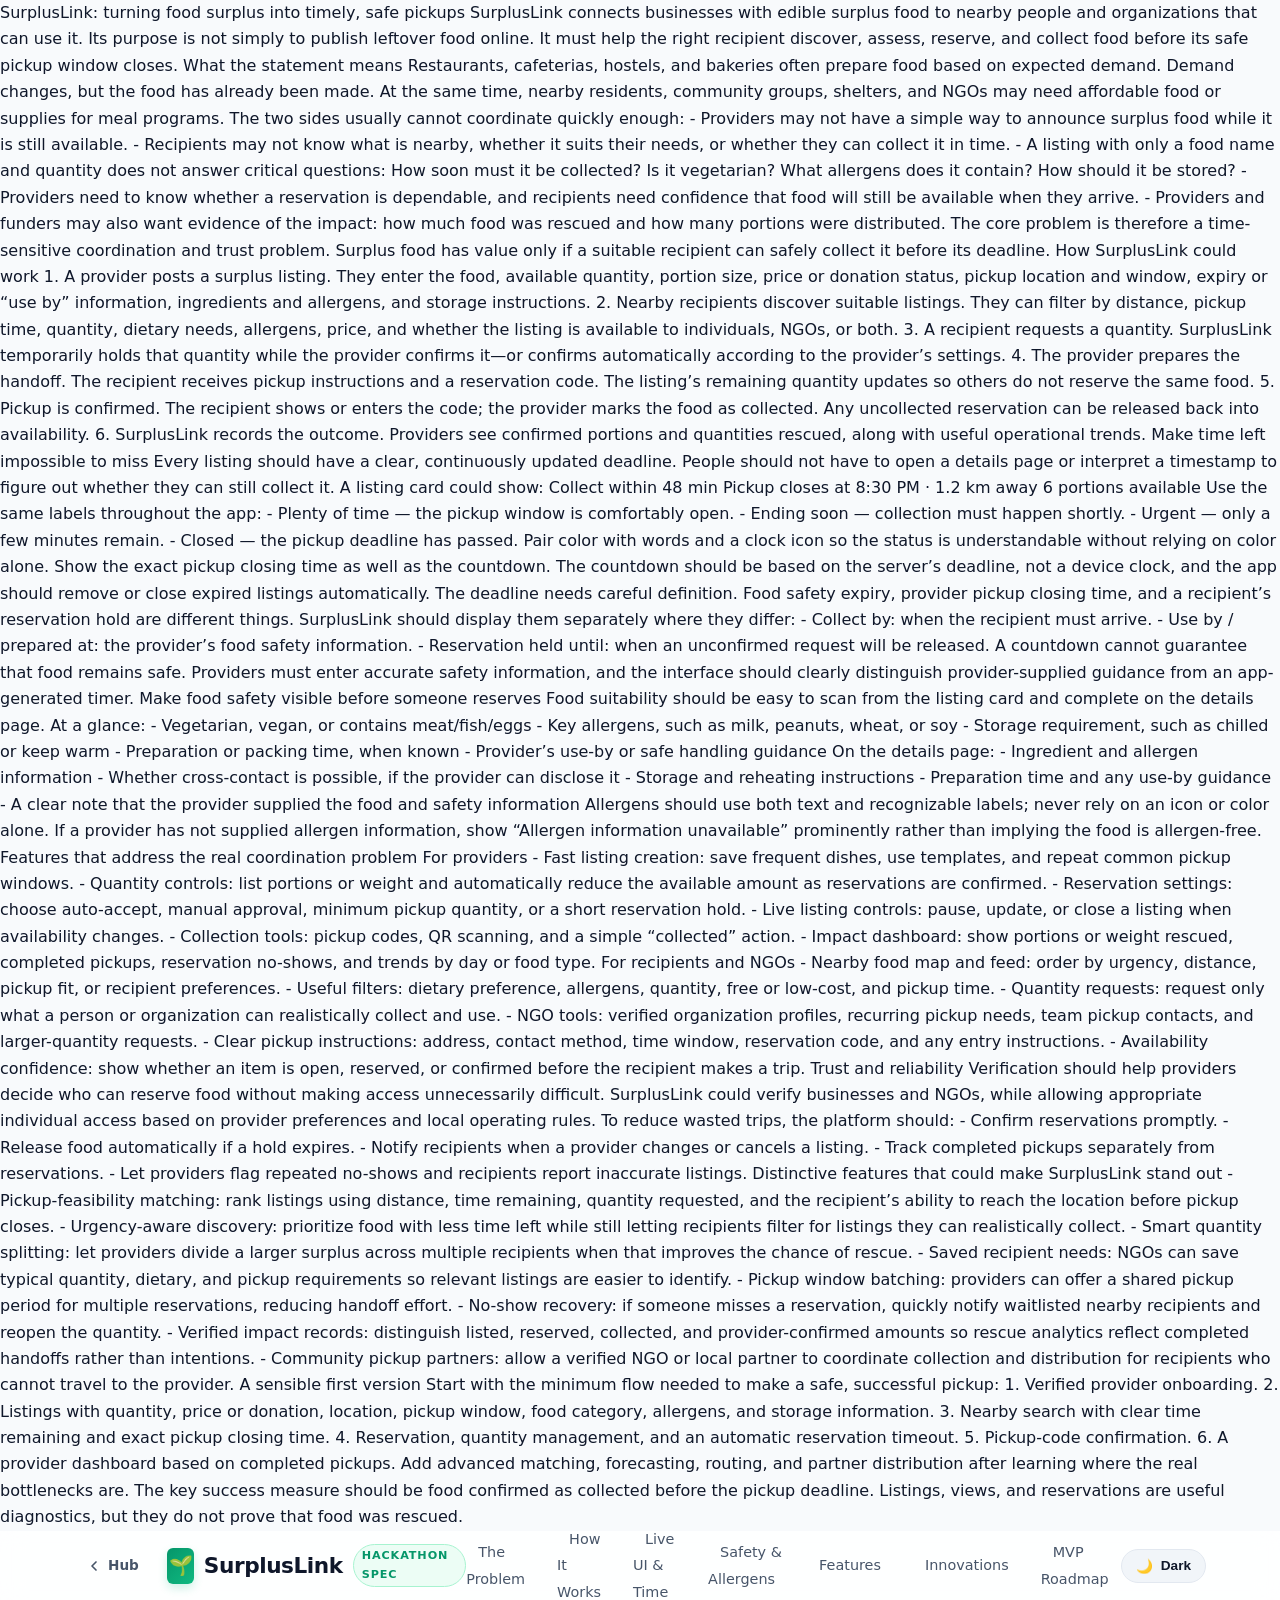
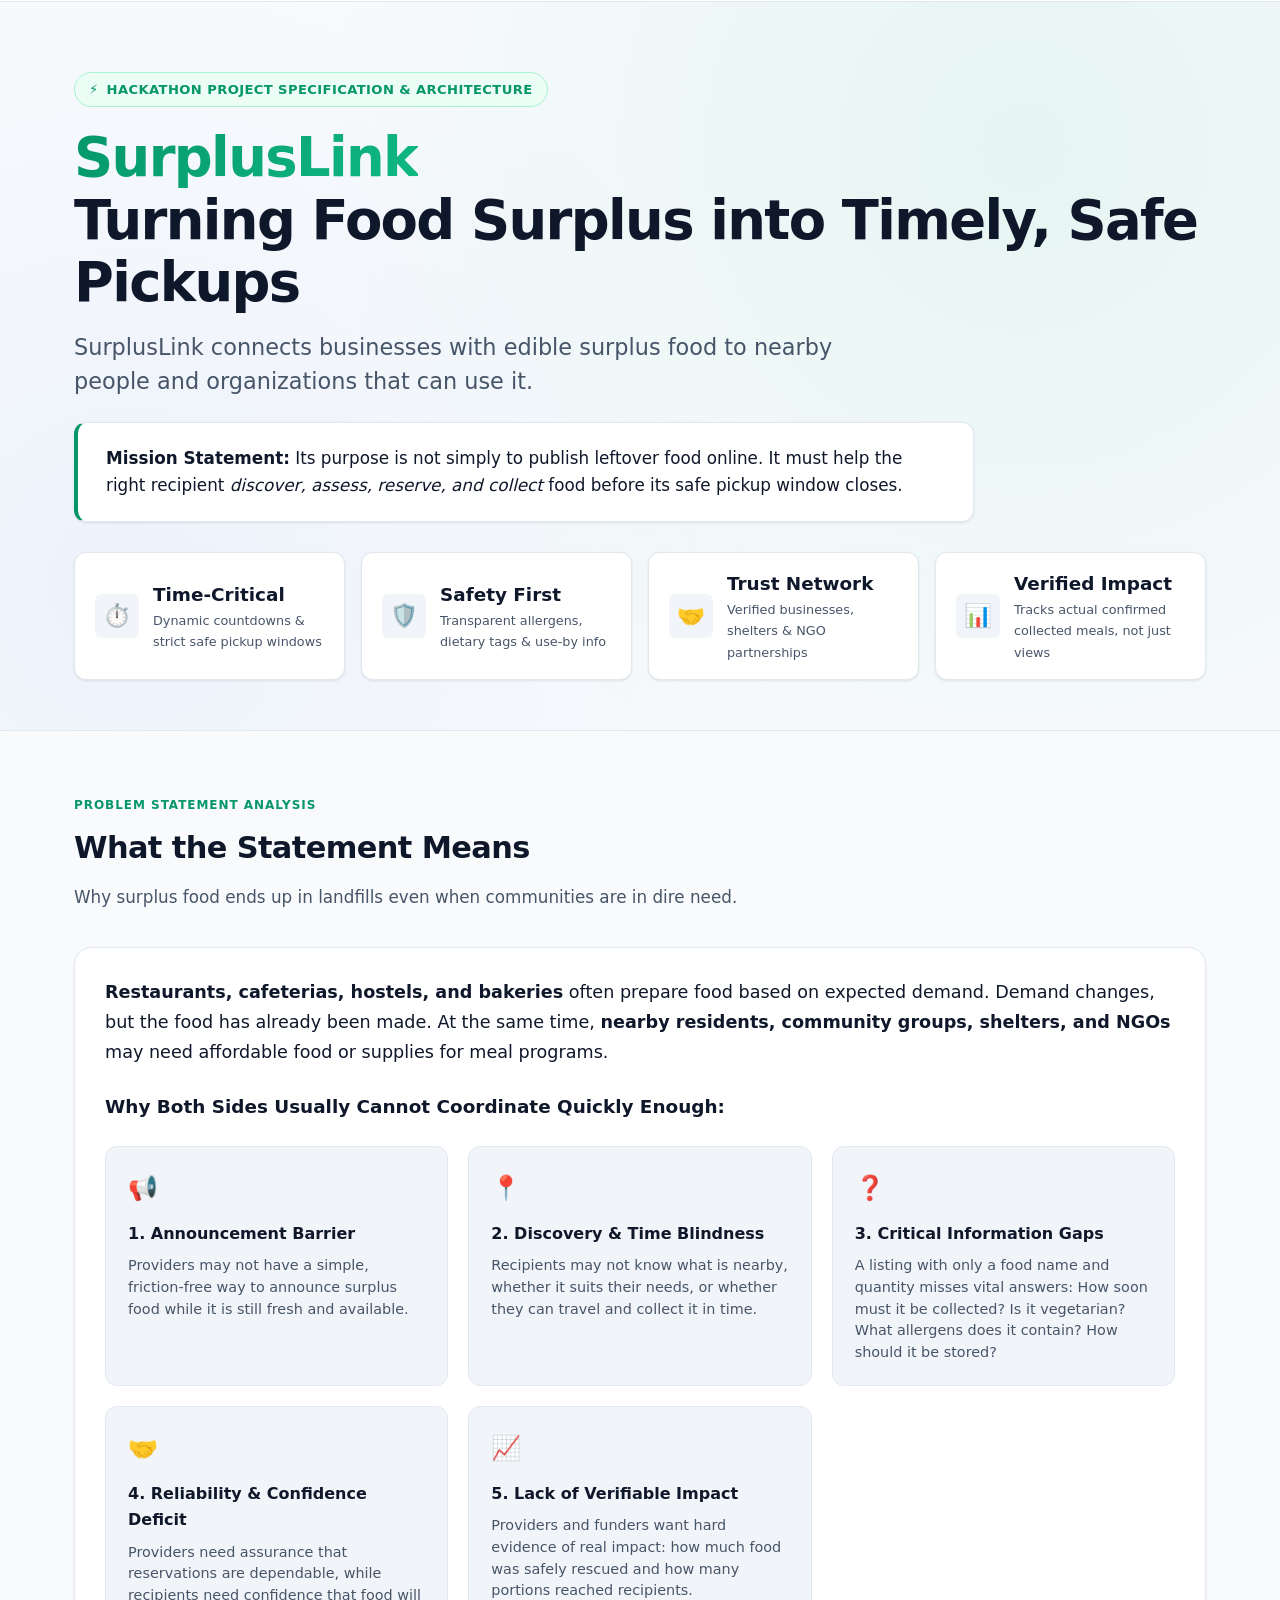
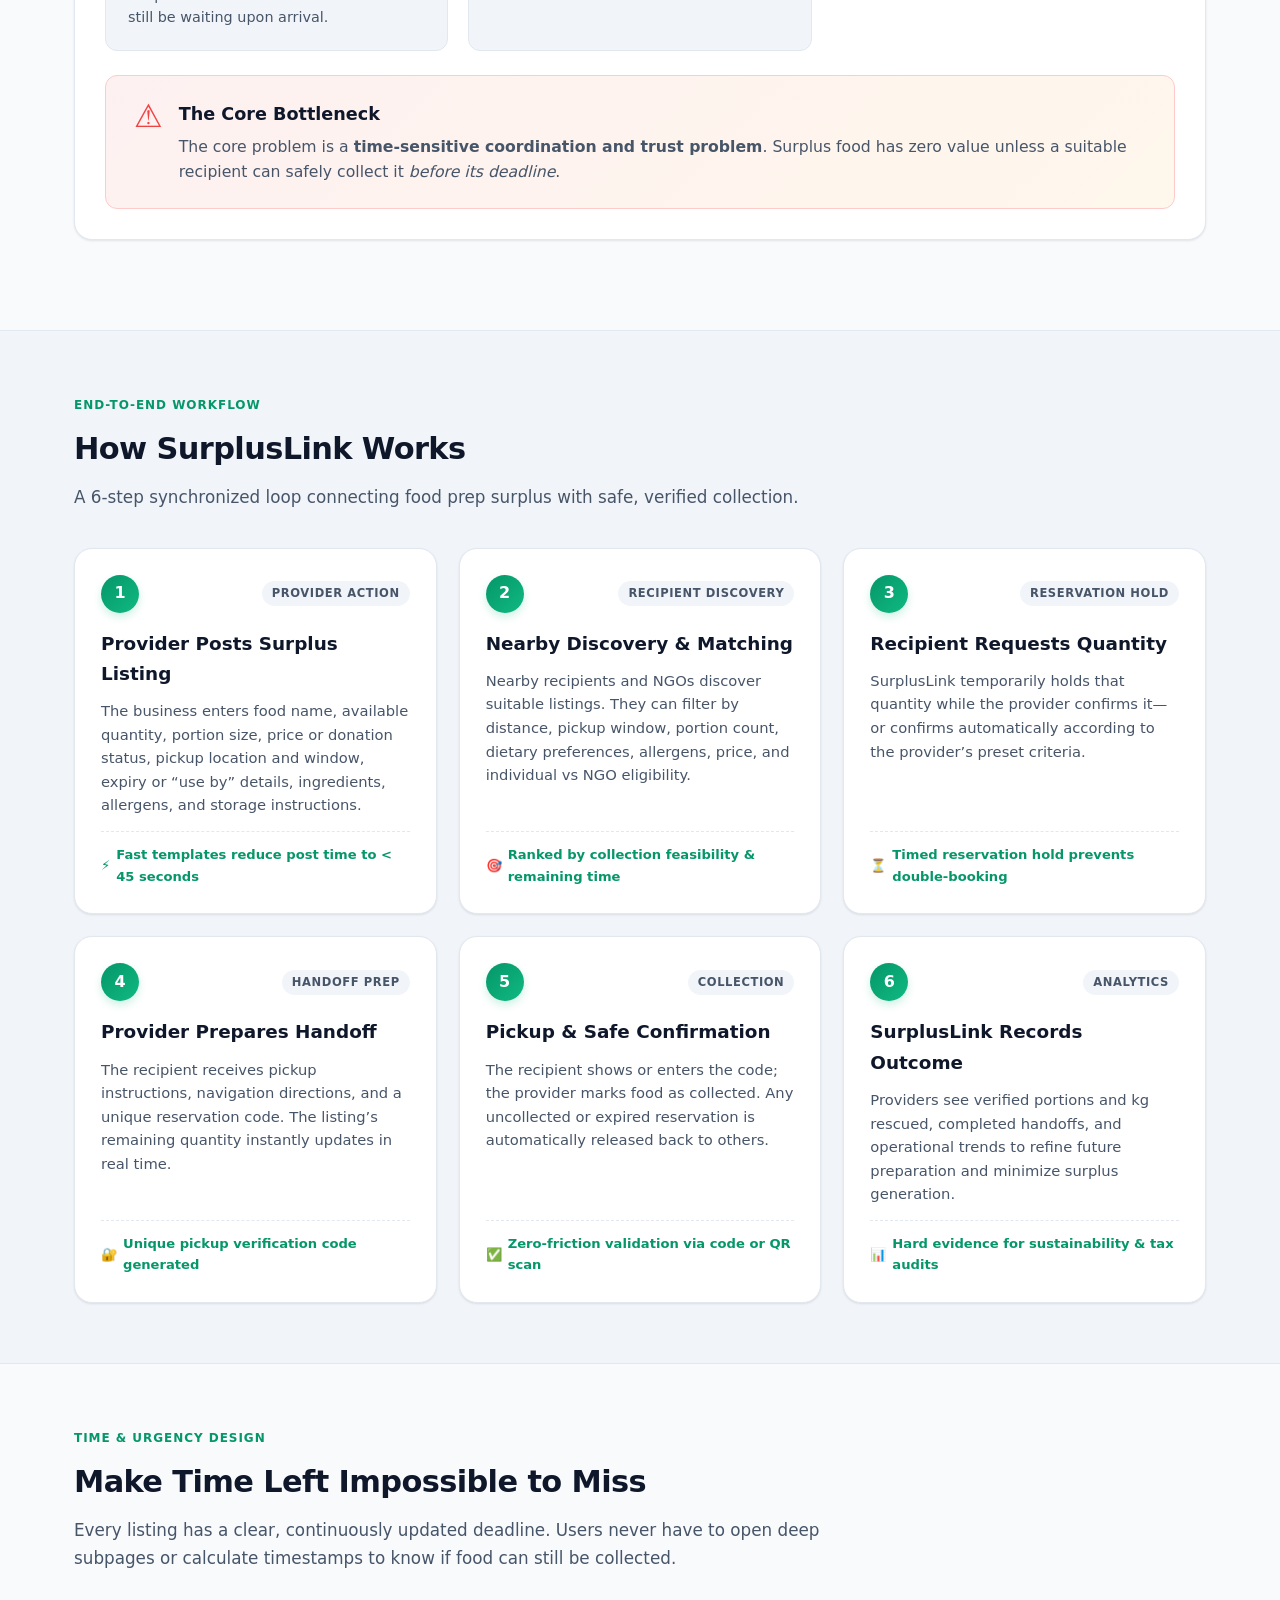
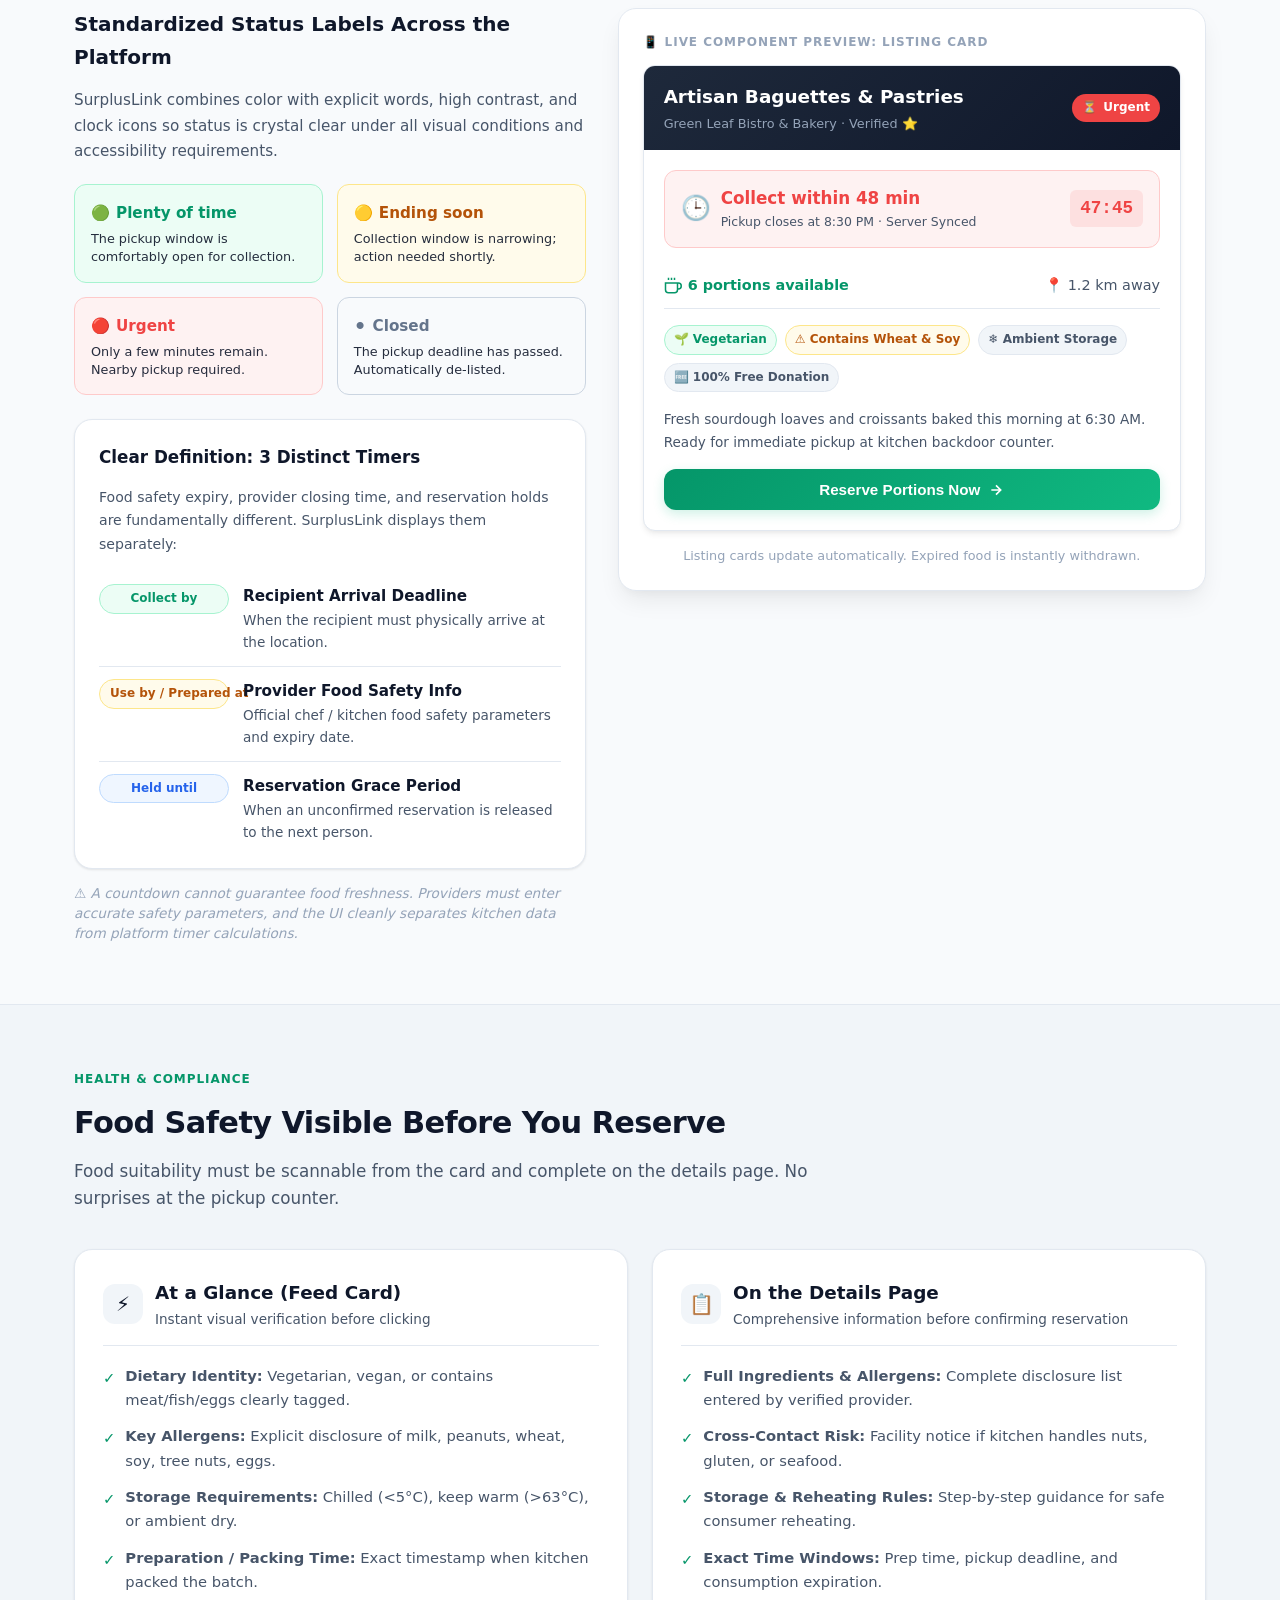
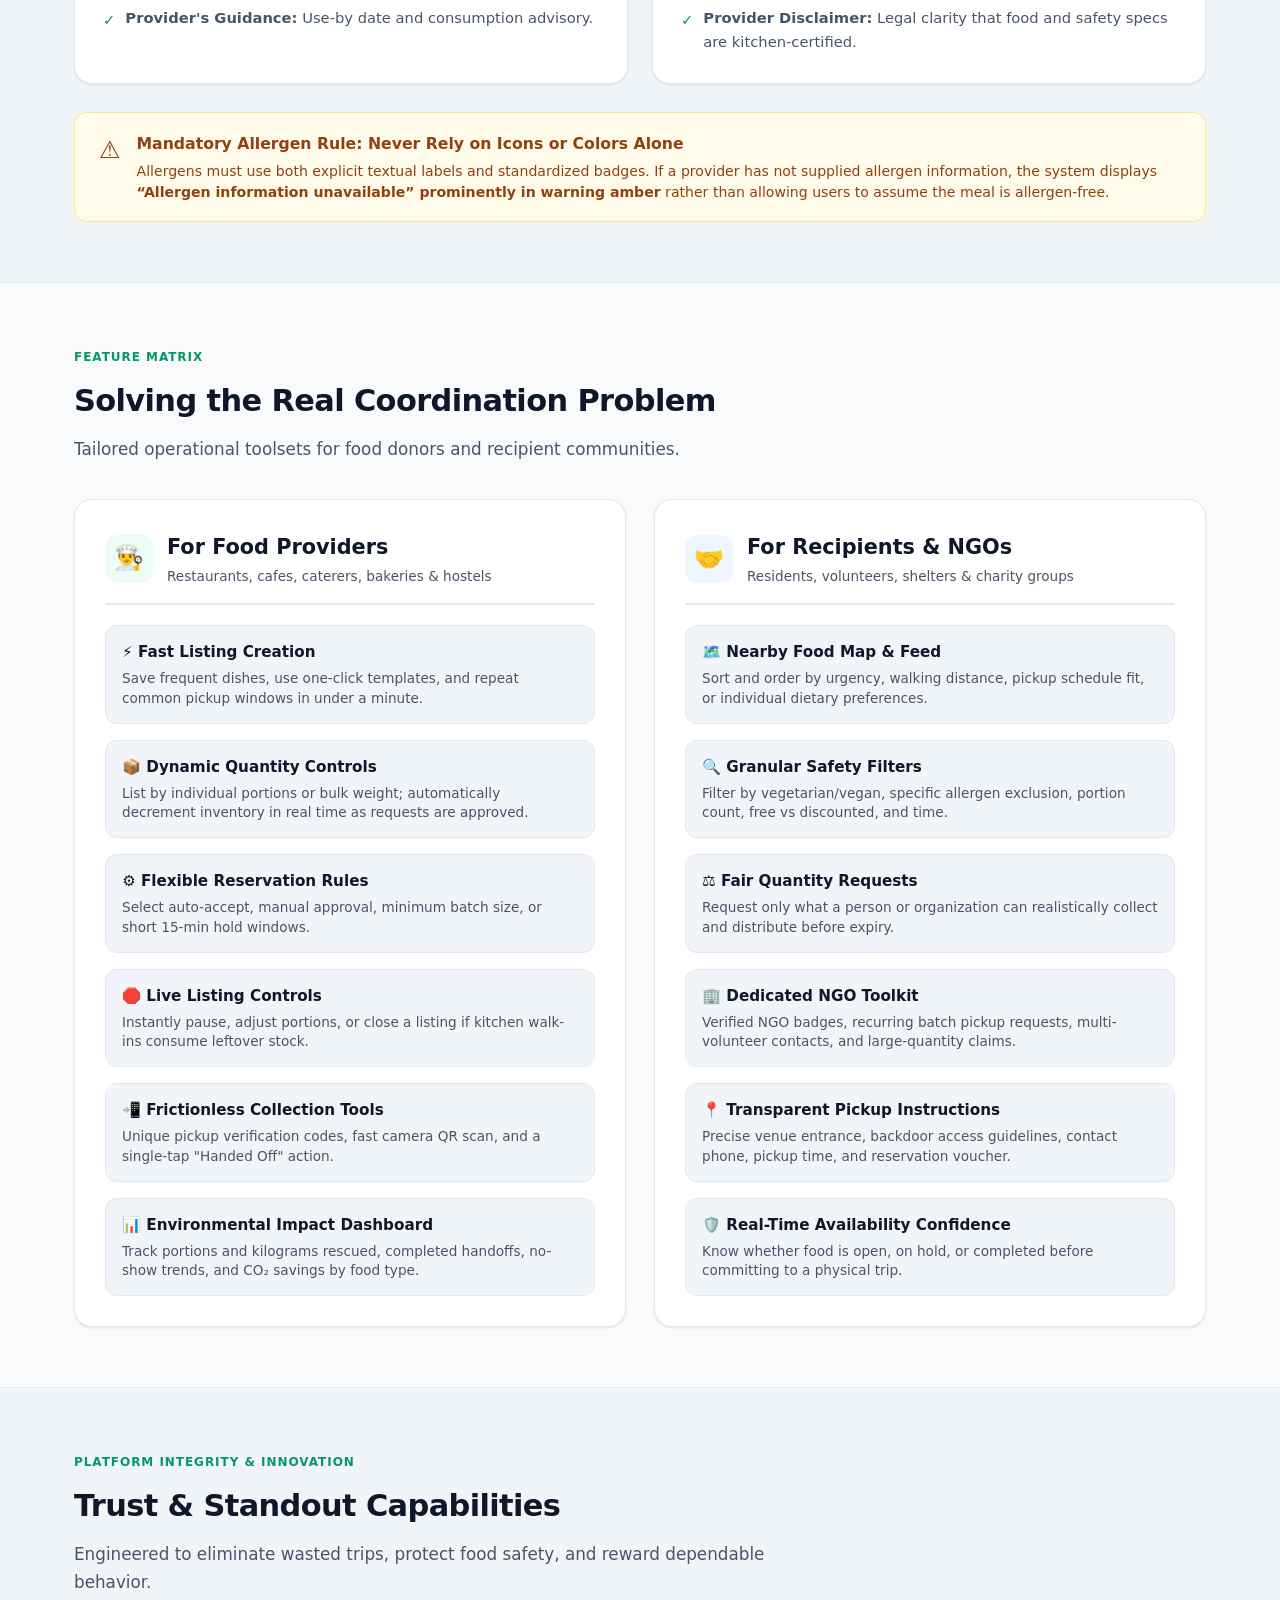
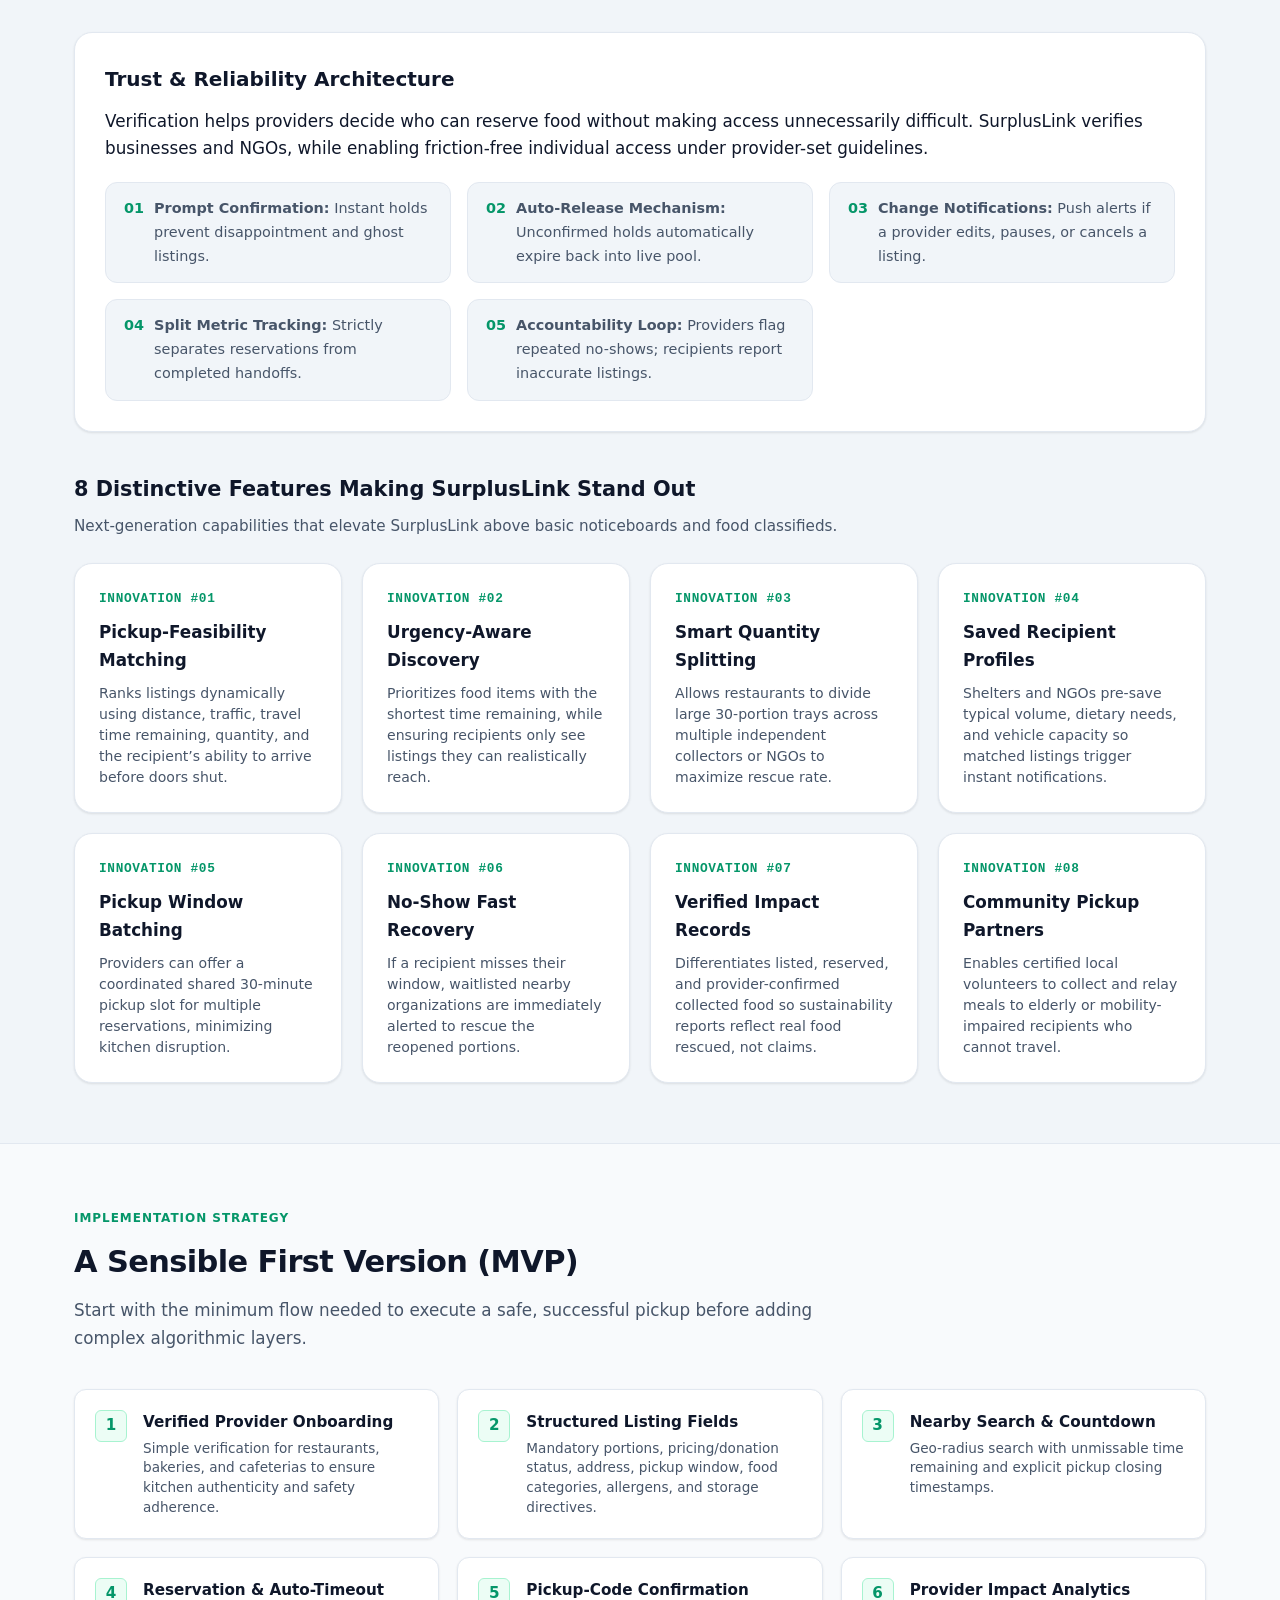
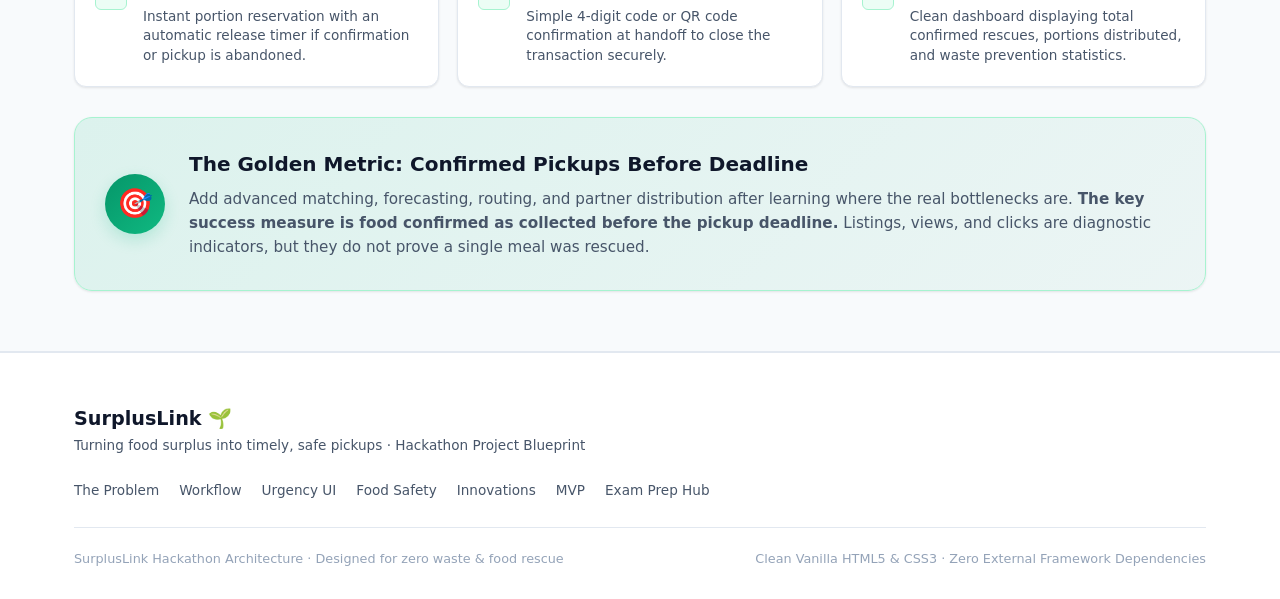
==== Hackathon.html @ 1906cdc8 "update all file" ====
<!DOCTYPE html>
<html lang="en">
<head>
    <meta charset="UTF-8">
    <meta name="viewport" content="width=device-width, initial-scale=1.0">
    <title>Document</title>
  <meta charset="UTF-8">
  <meta name="viewport" content="width=device-width, initial-scale=1.0">
  <title>SurplusLink — Turning Food Surplus Into Timely, Safe Pickups</title>
  <meta name="description" content="SurplusLink connects businesses with edible surplus food to nearby people and organizations. Complete problem breakdown, workflow architecture, UI safety specs, and MVP roadmap.">
  <style>
    /* ==========================================================================
       SURPLUSLINK DESIGN SYSTEM & CSS VARIABLES
       ========================================================================== */
    :root {
      /* Color Palette: Light Mode (Default) */
      --bg-primary: #f8fafc;
      --bg-surface: #ffffff;
      --bg-surface-elevated: #ffffff;
      --bg-subtle: #f1f5f9;
      --bg-accent-soft: #ecfdf5;
      
      --text-main: #0f172a;
      --text-muted: #475569;
      --text-faint: #94a3b8;
      --text-inverse: #ffffff;

      --border-light: #e2e8f0;
      --border-accent: #a7f3d0;
      --border-focus: #10b981;

      --primary: #059669;
      --primary-hover: #047857;
      --primary-gradient: linear-gradient(135deg, #059669 0%, #10b981 100%);
      --accent-glow: rgba(16, 185, 129, 0.2);

      --urgency-urgent: #ef4444;
      --urgency-urgent-bg: #fef2f2;
      --urgency-urgent-border: #fecaca;

      --urgency-ending: #f59e0b;
      --urgency-ending-bg: #fffbeb;
      --urgency-ending-border: #fde68a;

      --urgency-plenty: #10b981;
      --urgency-plenty-bg: #ecfdf5;
      --urgency-plenty-border: #a7f3d0;

      --urgency-closed: #64748b;
      --urgency-closed-bg: #f8fafc;
      --urgency-closed-border: #cbd5e1;

      --ngo-blue: #2563eb;
      --ngo-blue-bg: #eff6ff;

      --shadow-sm: 0 1px 3px rgba(0,0,0,0.06), 0 1px 2px rgba(0,0,0,0.04);
      --shadow-md: 0 4px 6px -1px rgba(0,0,0,0.07), 0 2px 4px -2px rgba(0,0,0,0.05);
      --shadow-lg: 0 12px 24px -4px rgba(0,0,0,0.08), 0 6px 12px -4px rgba(0,0,0,0.04);
      --shadow-highlight: 0 0 0 2px rgba(16, 185, 129, 0.3);

      --radius-sm: 6px;
      --radius-md: 12px;
      --radius-lg: 18px;
      --radius-full: 9999px;

      --font-sans: system-ui, -apple-system, BlinkMacSystemFont, 'Segoe UI', Roboto, 'Helvetica Neue', sans-serif;
      --font-mono: ui-monospace, SFMono-Regular, Menlo, Monaco, Consolas, monospace;
      --transition: all 0.25s cubic-bezier(0.16, 1, 0.3, 1);
    }

    [data-theme="dark"] {
      --bg-primary: #090d16;
      --bg-surface: #0f172a;
      --bg-surface-elevated: #1e293b;
      --bg-subtle: #172033;
      --bg-accent-soft: rgba(16, 185, 129, 0.12);

      --text-main: #f8fafc;
      --text-muted: #94a3b8;
      --text-faint: #64748b;
      --text-inverse: #090d16;

      --border-light: #1e293b;
      --border-accent: #065f46;
      --border-focus: #34d399;

      --shadow-sm: 0 1px 3px rgba(0,0,0,0.4);
      --shadow-md: 0 4px 10px rgba(0,0,0,0.5);
      --shadow-lg: 0 16px 32px rgba(0,0,0,0.6);

      --urgency-urgent-bg: rgba(239, 68, 68, 0.12);
      --urgency-urgent-border: rgba(239, 68, 68, 0.3);

      --urgency-ending-bg: rgba(245, 158, 11, 0.12);
      --urgency-ending-border: rgba(245, 158, 11, 0.3);

      --urgency-plenty-bg: rgba(16, 185, 129, 0.12);
      --urgency-plenty-border: rgba(16, 185, 129, 0.3);

      --urgency-closed-bg: rgba(100, 116, 139, 0.15);
      --urgency-closed-border: rgba(100, 116, 139, 0.3);

      --ngo-blue-bg: rgba(37, 99, 235, 0.15);
    }

    /* ==========================================================================
       GLOBAL RESETS & BASE STYLES
       ========================================================================== */
    *, *::before, *::after {
      box-sizing: border-box;
      margin: 0;
      padding: 0;
    }

    html {
      scroll-behavior: smooth;
      font-size: 16px;
    }

    body {
      font-family: var(--font-sans);
      background-color: var(--bg-primary);
      color: var(--text-main);
      line-height: 1.65;
      -webkit-font-smoothing: antialiased;
      transition: background-color 0.3s ease, color 0.3s ease;
    }

    a {
      color: var(--primary);
      text-decoration: none;
      transition: var(--transition);
    }

    a:hover {
      text-decoration: underline;
    }

    /* Container */
    .container {
      max-width: 1180px;
      margin: 0 auto;
      padding: 0 24px;
    }

    /* ==========================================================================
       STICKY HEADER & NAVIGATION
       ========================================================================== */
    .top-header {
      position: sticky;
      top: 0;
      z-index: 1000;
      background: rgba(255, 255, 255, 0.85);
      backdrop-filter: blur(12px);
      -webkit-backdrop-filter: blur(12px);
      border-bottom: 1px solid var(--border-light);
      transition: background 0.3s ease, border-color 0.3s ease;
    }

    [data-theme="dark"] .top-header {
      background: rgba(15, 23, 42, 0.85);
    }

    .header-inner {
      display: flex;
      align-items: center;
      justify-content: space-between;
      height: 70px;
    }

    .brand-logo {
      display: flex;
      align-items: center;
      gap: 10px;
      font-weight: 800;
      font-size: 1.35rem;
      color: var(--text-main);
      text-decoration: none !important;
      letter-spacing: -0.02em;
    }

    .brand-icon {
      width: 36px;
      height: 36px;
      background: var(--primary-gradient);
      border-radius: var(--radius-sm);
      display: flex;
      align-items: center;
      justify-content: center;
      color: #fff;
      font-size: 1.2rem;
      box-shadow: 0 4px 10px var(--accent-glow);
    }

    .brand-tag {
      font-size: 0.7rem;
      text-transform: uppercase;
      letter-spacing: 0.08em;
      background: var(--bg-accent-soft);
      color: var(--primary);
      padding: 2px 8px;
      border-radius: var(--radius-full);
      font-weight: 700;
      border: 1px solid var(--border-accent);
    }

    .nav-links {
      display: flex;
      align-items: center;
      gap: 20px;
      list-style: none;
    }

    .nav-links a {
      color: var(--text-muted);
      font-size: 0.9rem;
      font-weight: 500;
      padding: 6px 12px;
      border-radius: var(--radius-sm);
      transition: var(--transition);
    }

    .nav-links a:hover {
      color: var(--primary);
      background: var(--bg-subtle);
      text-decoration: none;
    }

    .header-actions {
      display: flex;
      align-items: center;
      gap: 12px;
    }

    .theme-toggle-btn {
      background: var(--bg-subtle);
      border: 1px solid var(--border-light);
      color: var(--text-main);
      padding: 8px 14px;
      border-radius: var(--radius-full);
      cursor: pointer;
      display: flex;
      align-items: center;
      gap: 8px;
      font-size: 0.85rem;
      font-weight: 600;
      transition: var(--transition);
    }

    .theme-toggle-btn:hover {
      background: var(--bg-surface-elevated);
      border-color: var(--primary);
    }

    /* Back to Hub Button */
    .back-btn {
      font-size: 0.85rem;
      font-weight: 600;
      color: var(--text-muted);
      padding: 6px 12px;
      border-radius: var(--radius-sm);
      display: inline-flex;
      align-items: center;
      gap: 6px;
    }
    .back-btn:hover {
      color: var(--primary);
      text-decoration: none;
    }

    /* ==========================================================================
       HERO BANNER
       ========================================================================== */
    .hero-section {
      padding: 70px 0 50px;
      position: relative;
      overflow: hidden;
      border-bottom: 1px solid var(--border-light);
      background: radial-gradient(circle at 80% 20%, rgba(16, 185, 129, 0.08) 0%, transparent 60%),
                  radial-gradient(circle at 10% 80%, rgba(37, 99, 235, 0.05) 0%, transparent 50%);
    }

    .hero-pill {
      display: inline-flex;
      align-items: center;
      gap: 8px;
      padding: 6px 14px;
      background: var(--bg-accent-soft);
      border: 1px solid var(--border-accent);
      border-radius: var(--radius-full);
      color: var(--primary);
      font-size: 0.82rem;
      font-weight: 700;
      letter-spacing: 0.03em;
      text-transform: uppercase;
      margin-bottom: 20px;
    }

    .hero-title {
      font-size: clamp(2.3rem, 5vw, 3.4rem);
      font-weight: 900;
      letter-spacing: -0.03em;
      line-height: 1.15;
      margin-bottom: 16px;
      color: var(--text-main);
    }

    .hero-title .gradient-text {
      background: var(--primary-gradient);
      -webkit-background-clip: text;
      -webkit-text-fill-color: transparent;
    }

    .hero-tagline {
      font-size: clamp(1.15rem, 2.5vw, 1.4rem);
      color: var(--text-muted);
      font-weight: 400;
      max-width: 820px;
      margin-bottom: 24px;
      line-height: 1.5;
    }

    .hero-lead-box {
      background: var(--bg-surface);
      border: 1px solid var(--border-light);
      border-left: 4px solid var(--primary);
      padding: 22px 28px;
      border-radius: var(--radius-md);
      box-shadow: var(--shadow-sm);
      max-width: 900px;
      font-size: 1.05rem;
      color: var(--text-main);
      line-height: 1.6;
      margin-bottom: 30px;
    }

    .hero-stats-row {
      display: grid;
      grid-template-columns: repeat(auto-fit, minmax(210px, 1fr));
      gap: 16px;
      margin-top: 30px;
    }

    .hero-stat-card {
      background: var(--bg-surface);
      border: 1px solid var(--border-light);
      padding: 16px 20px;
      border-radius: var(--radius-md);
      display: flex;
      align-items: center;
      gap: 14px;
      box-shadow: var(--shadow-sm);
      transition: var(--transition);
    }

    .hero-stat-card:hover {
      transform: translateY(-2px);
      box-shadow: var(--shadow-md);
      border-color: var(--border-accent);
    }

    .hero-stat-icon {
      width: 44px;
      height: 44px;
      border-radius: var(--radius-sm);
      display: flex;
      align-items: center;
      justify-content: center;
      font-size: 1.4rem;
      background: var(--bg-subtle);
      flex-shrink: 0;
    }

    .hero-stat-info h4 {
      font-size: 1.15rem;
      font-weight: 800;
      color: var(--text-main);
    }

    .hero-stat-info p {
      font-size: 0.8rem;
      color: var(--text-muted);
    }

    /* ==========================================================================
       SECTION WRAPPERS & TITLES
       ========================================================================== */
    section {
      padding: 60px 0;
      border-bottom: 1px solid var(--border-light);
    }

    .section-header {
      margin-bottom: 36px;
    }

    .section-badge {
      display: inline-block;
      font-size: 0.75rem;
      font-weight: 700;
      text-transform: uppercase;
      letter-spacing: 0.08em;
      color: var(--primary);
      margin-bottom: 8px;
    }

    .section-title {
      font-size: 1.9rem;
      font-weight: 800;
      letter-spacing: -0.02em;
      color: var(--text-main);
      margin-bottom: 10px;
    }

    .section-desc {
      font-size: 1.05rem;
      color: var(--text-muted);
      max-width: 750px;
    }

    /* ==========================================================================
       SECTION 1: THE CORE PROBLEM & BREAKDOWN
       ========================================================================== */
    .problem-context-card {
      background: var(--bg-surface);
      border: 1px solid var(--border-light);
      border-radius: var(--radius-lg);
      padding: 30px;
      margin-bottom: 30px;
      box-shadow: var(--shadow-sm);
    }

    .context-intro {
      font-size: 1.1rem;
      color: var(--text-main);
      line-height: 1.7;
      margin-bottom: 24px;
    }

    .mismatch-grid {
      display: grid;
      grid-template-columns: repeat(auto-fit, minmax(280px, 1fr));
      gap: 20px;
      margin: 24px 0;
    }

    .mismatch-card {
      background: var(--bg-subtle);
      border: 1px solid var(--border-light);
      border-radius: var(--radius-md);
      padding: 22px;
      position: relative;
      transition: var(--transition);
    }

    .mismatch-card:hover {
      border-color: var(--urgency-urgent-border);
      background: var(--bg-surface);
      transform: translateY(-2px);
    }

    .mismatch-icon {
      font-size: 1.5rem;
      margin-bottom: 12px;
      display: inline-block;
    }

    .mismatch-card h4 {
      font-size: 1rem;
      font-weight: 700;
      margin-bottom: 8px;
      color: var(--text-main);
    }

    .mismatch-card p {
      font-size: 0.9rem;
      color: var(--text-muted);
      line-height: 1.5;
    }

    .core-verdict-box {
      background: linear-gradient(135deg, rgba(239, 68, 68, 0.08) 0%, rgba(245, 158, 11, 0.08) 100%);
      border: 1px solid var(--urgency-urgent-border);
      border-radius: var(--radius-md);
      padding: 24px 28px;
      display: flex;
      align-items: flex-start;
      gap: 16px;
      margin-top: 24px;
    }

    .verdict-icon {
      font-size: 2rem;
      line-height: 1;
      color: var(--urgency-urgent);
    }

    .verdict-text h4 {
      font-size: 1.1rem;
      font-weight: 800;
      color: var(--text-main);
      margin-bottom: 6px;
    }

    .verdict-text p {
      font-size: 0.98rem;
      color: var(--text-muted);
      line-height: 1.55;
    }

    /* ==========================================================================
       SECTION 2: HOW SURPLUSLINK WORKS (WORKFLOW PIPELINE)
       ========================================================================== */
    .timeline-container {
      display: grid;
      grid-template-columns: repeat(auto-fit, minmax(320px, 1fr));
      gap: 22px;
      margin-top: 20px;
    }

    .timeline-step {
      background: var(--bg-surface);
      border: 1px solid var(--border-light);
      border-radius: var(--radius-lg);
      padding: 26px;
      position: relative;
      box-shadow: var(--shadow-sm);
      transition: var(--transition);
      display: flex;
      flex-direction: column;
    }

    .timeline-step:hover {
      transform: translateY(-3px);
      box-shadow: var(--shadow-md);
      border-color: var(--primary);
    }

    .step-header {
      display: flex;
      align-items: center;
      justify-content: space-between;
      margin-bottom: 16px;
    }

    .step-badge {
      width: 38px;
      height: 38px;
      border-radius: var(--radius-full);
      background: var(--primary-gradient);
      color: #fff;
      font-weight: 800;
      display: flex;
      align-items: center;
      justify-content: center;
      font-size: 1rem;
      box-shadow: 0 4px 8px var(--accent-glow);
    }

    .step-tag {
      font-size: 0.72rem;
      font-weight: 700;
      text-transform: uppercase;
      letter-spacing: 0.05em;
      padding: 3px 10px;
      border-radius: var(--radius-full);
      background: var(--bg-subtle);
      color: var(--text-muted);
    }

    .step-title {
      font-size: 1.15rem;
      font-weight: 700;
      color: var(--text-main);
      margin-bottom: 10px;
    }

    .step-body {
      font-size: 0.92rem;
      color: var(--text-muted);
      line-height: 1.6;
      flex-grow: 1;
    }

    .step-highlight {
      margin-top: 14px;
      padding-top: 12px;
      border-top: 1px dashed var(--border-light);
      font-size: 0.82rem;
      color: var(--primary);
      font-weight: 600;
      display: flex;
      align-items: center;
      gap: 6px;
    }

    /* ==========================================================================
       SECTION 3: URGENCY & LIVE CARD SHOWCASE
       ========================================================================== */
    .urgency-layout {
      display: grid;
      grid-template-columns: 1fr 1.15fr;
      gap: 32px;
      align-items: start;
    }

    @media (max-width: 900px) {
      .urgency-layout {
        grid-template-columns: 1fr;
      }
    }

    /* UI Card Mockup */
    .mockup-wrapper {
      background: var(--bg-surface);
      border: 1px solid var(--border-light);
      border-radius: var(--radius-lg);
      padding: 24px;
      box-shadow: var(--shadow-lg);
      position: sticky;
      top: 90px;
    }

    .mockup-label {
      font-size: 0.75rem;
      font-weight: 700;
      text-transform: uppercase;
      letter-spacing: 0.08em;
      color: var(--text-faint);
      margin-bottom: 12px;
      display: flex;
      align-items: center;
      gap: 6px;
    }

    .listing-card-preview {
      border: 1px solid var(--border-light);
      background: var(--bg-surface-elevated);
      border-radius: var(--radius-md);
      overflow: hidden;
      box-shadow: var(--shadow-md);
      transition: var(--transition);
    }

    .listing-card-preview:hover {
      border-color: var(--primary);
    }

    .card-banner {
      background: linear-gradient(135deg, #1e293b, #0f172a);
      color: #fff;
      padding: 16px 20px;
      display: flex;
      justify-content: space-between;
      align-items: center;
      position: relative;
    }

    .card-food-name {
      font-size: 1.15rem;
      font-weight: 800;
    }

    .card-provider-sub {
      font-size: 0.8rem;
      color: #94a3b8;
    }

    .card-urgent-pill {
      background: #ef4444;
      color: #fff;
      font-size: 0.75rem;
      font-weight: 700;
      padding: 4px 10px;
      border-radius: var(--radius-full);
      display: flex;
      align-items: center;
      gap: 6px;
      animation: pulseGlow 2s infinite ease-in-out;
    }

    @keyframes pulseGlow {
      0%, 100% { box-shadow: 0 0 0 0 rgba(239, 68, 68, 0.4); }
      50% { box-shadow: 0 0 0 6px rgba(239, 68, 68, 0); }
    }

    .card-content-area {
      padding: 20px;
    }

    .countdown-display {
      background: var(--urgency-urgent-bg);
      border: 1px solid var(--urgency-urgent-border);
      border-radius: var(--radius-md);
      padding: 14px 16px;
      margin-bottom: 16px;
      display: flex;
      align-items: center;
      justify-content: space-between;
    }

    .countdown-primary {
      display: flex;
      align-items: center;
      gap: 10px;
    }

    .countdown-clock-icon {
      font-size: 1.5rem;
      color: var(--urgency-urgent);
    }

    .countdown-title {
      font-size: 1.05rem;
      font-weight: 800;
      color: var(--urgency-urgent);
    }

    .countdown-subtitle {
      font-size: 0.78rem;
      color: var(--text-muted);
    }

    .countdown-timer-box {
      font-family: var(--font-mono);
      font-size: 1.1rem;
      font-weight: 800;
      color: var(--urgency-urgent);
      background: rgba(239, 68, 68, 0.1);
      padding: 4px 10px;
      border-radius: var(--radius-sm);
    }

    .card-meta-row {
      display: flex;
      align-items: center;
      justify-content: space-between;
      padding: 10px 0;
      border-bottom: 1px solid var(--border-light);
      font-size: 0.9rem;
    }

    .meta-portions {
      font-weight: 700;
      color: var(--primary);
      display: flex;
      align-items: center;
      gap: 6px;
    }

    .meta-location {
      color: var(--text-muted);
    }

    .card-tag-pills {
      display: flex;
      flex-wrap: wrap;
      gap: 8px;
      margin: 16px 0;
    }

    .tag-badge {
      font-size: 0.75rem;
      padding: 4px 9px;
      border-radius: var(--radius-full);
      font-weight: 600;
      background: var(--bg-subtle);
      color: var(--text-muted);
      border: 1px solid var(--border-light);
      display: inline-flex;
      align-items: center;
      gap: 4px;
    }

    .tag-badge.veg {
      background: var(--bg-accent-soft);
      color: var(--primary);
      border-color: var(--border-accent);
    }

    .tag-badge.allergen {
      background: var(--urgency-ending-bg);
      color: #b45309;
      border-color: var(--urgency-ending-border);
    }

    .card-action-btn {
      width: 100%;
      background: var(--primary-gradient);
      color: #fff;
      border: none;
      padding: 12px;
      border-radius: var(--radius-md);
      font-weight: 700;
      font-size: 0.95rem;
      cursor: pointer;
      display: flex;
      align-items: center;
      justify-content: center;
      gap: 8px;
      transition: var(--transition);
      box-shadow: 0 4px 12px var(--accent-glow);
    }

    .card-action-btn:hover {
      transform: translateY(-2px);
      box-shadow: 0 6px 16px var(--accent-glow);
    }

    /* Labels Grid System */
    .status-labels-grid {
      display: grid;
      grid-template-columns: repeat(2, 1fr);
      gap: 14px;
      margin-bottom: 24px;
    }

    .status-card {
      padding: 16px;
      border-radius: var(--radius-md);
      border: 1px solid transparent;
      display: flex;
      flex-direction: column;
      gap: 4px;
    }

    .status-card.plenty {
      background: var(--urgency-plenty-bg);
      border-color: var(--urgency-plenty-border);
      color: var(--primary);
    }

    .status-card.ending {
      background: var(--urgency-ending-bg);
      border-color: var(--urgency-ending-border);
      color: #b45309;
    }

    .status-card.urgent {
      background: var(--urgency-urgent-bg);
      border-color: var(--urgency-urgent-border);
      color: var(--urgency-urgent);
    }

    .status-card.closed {
      background: var(--urgency-closed-bg);
      border-color: var(--urgency-closed-border);
      color: var(--urgency-closed);
    }

    .status-card-header {
      font-weight: 800;
      font-size: 0.95rem;
      display: flex;
      align-items: center;
      gap: 6px;
    }

    .status-card p {
      font-size: 0.8rem;
      opacity: 0.9;
      line-height: 1.4;
      color: var(--text-main);
    }

    /* 3-Way Deadline Matrix */
    .deadline-matrix-card {
      background: var(--bg-surface);
      border: 1px solid var(--border-light);
      border-radius: var(--radius-lg);
      padding: 24px;
      box-shadow: var(--shadow-sm);
    }

    .deadline-item {
      display: flex;
      align-items: flex-start;
      gap: 14px;
      padding: 12px 0;
      border-bottom: 1px solid var(--border-light);
    }

    .deadline-item:last-child {
      border-bottom: none;
      padding-bottom: 0;
    }

    .deadline-badge {
      font-size: 0.75rem;
      font-weight: 700;
      padding: 4px 10px;
      border-radius: var(--radius-full);
      white-space: nowrap;
      min-width: 130px;
      text-align: center;
    }

    .deadline-badge.collect {
      background: var(--bg-accent-soft);
      color: var(--primary);
      border: 1px solid var(--border-accent);
    }

    .deadline-badge.useby {
      background: var(--urgency-ending-bg);
      color: #b45309;
      border: 1px solid var(--urgency-ending-border);
    }

    .deadline-badge.hold {
      background: var(--ngo-blue-bg);
      color: var(--ngo-blue);
      border: 1px solid #bfdbfe;
    }

    .deadline-details h5 {
      font-size: 0.95rem;
      font-weight: 700;
      color: var(--text-main);
    }

    .deadline-details p {
      font-size: 0.85rem;
      color: var(--text-muted);
    }

    /* ==========================================================================
       SECTION 4: FOOD SAFETY & ALLERGEN TRANSPARENCY
       ========================================================================== */
    .safety-duo-grid {
      display: grid;
      grid-template-columns: repeat(auto-fit, minmax(320px, 1fr));
      gap: 24px;
      margin-bottom: 28px;
    }

    .safety-panel {
      background: var(--bg-surface);
      border: 1px solid var(--border-light);
      border-radius: var(--radius-lg);
      padding: 28px;
      box-shadow: var(--shadow-sm);
    }

    .safety-panel-header {
      display: flex;
      align-items: center;
      gap: 12px;
      margin-bottom: 18px;
      padding-bottom: 14px;
      border-bottom: 1px solid var(--border-light);
    }

    .safety-panel-icon {
      width: 40px;
      height: 40px;
      border-radius: var(--radius-md);
      display: flex;
      align-items: center;
      justify-content: center;
      font-size: 1.25rem;
      background: var(--bg-subtle);
    }

    .safety-panel-header h4 {
      font-size: 1.15rem;
      font-weight: 800;
      color: var(--text-main);
    }

    .safety-list {
      list-style: none;
      display: flex;
      flex-direction: column;
      gap: 12px;
    }

    .safety-list li {
      display: flex;
      align-items: flex-start;
      gap: 10px;
      font-size: 0.92rem;
      color: var(--text-muted);
    }

    .safety-check {
      color: var(--primary);
      font-weight: 800;
      flex-shrink: 0;
      margin-top: 2px;
    }

    .safety-alert-banner {
      background: #fffbeb;
      border: 1px solid #fde68a;
      border-radius: var(--radius-md);
      padding: 18px 24px;
      display: flex;
      align-items: flex-start;
      gap: 16px;
      color: #92400e;
    }

    [data-theme="dark"] .safety-alert-banner {
      background: rgba(245, 158, 11, 0.1);
      border-color: rgba(245, 158, 11, 0.3);
      color: #fde68a;
    }

    .safety-alert-icon {
      font-size: 1.5rem;
      flex-shrink: 0;
    }

    .safety-alert-text h5 {
      font-size: 0.98rem;
      font-weight: 800;
      margin-bottom: 4px;
    }

    .safety-alert-text p {
      font-size: 0.88rem;
      line-height: 1.5;
    }

    /* ==========================================================================
       SECTION 5: FEATURE ARCHITECTURE (PROVIDERS VS RECIPIENTS)
       ========================================================================== */
    .feature-pillars-grid {
      display: grid;
      grid-template-columns: repeat(auto-fit, minmax(340px, 1fr));
      gap: 28px;
    }

    .pillar-card {
      background: var(--bg-surface);
      border: 1px solid var(--border-light);
      border-radius: var(--radius-lg);
      padding: 30px;
      box-shadow: var(--shadow-sm);
      display: flex;
      flex-direction: column;
      transition: var(--transition);
    }

    .pillar-card:hover {
      border-color: var(--primary);
      box-shadow: var(--shadow-md);
    }

    .pillar-top {
      display: flex;
      align-items: center;
      gap: 14px;
      margin-bottom: 20px;
      padding-bottom: 16px;
      border-bottom: 2px solid var(--border-light);
    }

    .pillar-icon-box {
      width: 48px;
      height: 48px;
      border-radius: var(--radius-md);
      display: flex;
      align-items: center;
      justify-content: center;
      font-size: 1.5rem;
      background: var(--bg-accent-soft);
      color: var(--primary);
    }

    .pillar-icon-box.ngo {
      background: var(--ngo-blue-bg);
      color: var(--ngo-blue);
    }

    .pillar-top h3 {
      font-size: 1.3rem;
      font-weight: 800;
      color: var(--text-main);
    }

    .feature-sublist {
      list-style: none;
      display: flex;
      flex-direction: column;
      gap: 16px;
    }

    .feature-subitem {
      background: var(--bg-subtle);
      border: 1px solid var(--border-light);
      border-radius: var(--radius-md);
      padding: 14px 16px;
      transition: var(--transition);
    }

    .feature-subitem:hover {
      background: var(--bg-surface-elevated);
      border-color: var(--border-accent);
    }

    .feature-subitem strong {
      display: block;
      font-size: 0.95rem;
      color: var(--text-main);
      margin-bottom: 4px;
    }

    .feature-subitem p {
      font-size: 0.85rem;
      color: var(--text-muted);
      line-height: 1.45;
    }

    /* ==========================================================================
       SECTION 6: TRUST & STANDOUT INNOVATIONS
       ========================================================================== */
    .trust-card {
      background: var(--bg-surface);
      border: 1px solid var(--border-light);
      border-radius: var(--radius-lg);
      padding: 30px;
      margin-bottom: 40px;
      box-shadow: var(--shadow-sm);
    }

    .trust-intro {
      font-size: 1.05rem;
      color: var(--text-main);
      line-height: 1.6;
      margin-bottom: 20px;
    }

    .trust-bullets {
      display: grid;
      grid-template-columns: repeat(auto-fit, minmax(260px, 1fr));
      gap: 16px;
    }

    .trust-bullet-item {
      background: var(--bg-subtle);
      border: 1px solid var(--border-light);
      padding: 14px 18px;
      border-radius: var(--radius-md);
      font-size: 0.9rem;
      color: var(--text-muted);
      display: flex;
      align-items: flex-start;
      gap: 10px;
    }

    .trust-bullet-item span {
      color: var(--primary);
      font-weight: 800;
    }

    .standout-grid {
      display: grid;
      grid-template-columns: repeat(auto-fit, minmax(260px, 1fr));
      gap: 20px;
      margin-top: 24px;
    }

    .standout-card {
      background: var(--bg-surface);
      border: 1px solid var(--border-light);
      border-radius: var(--radius-lg);
      padding: 24px;
      box-shadow: var(--shadow-sm);
      transition: var(--transition);
      display: flex;
      flex-direction: column;
    }

    .standout-card:hover {
      transform: translateY(-4px);
      box-shadow: var(--shadow-md);
      border-color: var(--primary);
    }

    .standout-card-num {
      font-family: var(--font-mono);
      font-size: 0.8rem;
      font-weight: 700;
      color: var(--primary);
      margin-bottom: 10px;
      letter-spacing: 0.05em;
    }

    .standout-card h4 {
      font-size: 1.05rem;
      font-weight: 800;
      color: var(--text-main);
      margin-bottom: 8px;
    }

    .standout-card p {
      font-size: 0.88rem;
      color: var(--text-muted);
      line-height: 1.5;
      flex-grow: 1;
    }

    /* ==========================================================================
       SECTION 7: SENSIBLE FIRST VERSION (MVP ROADMAP)
       ========================================================================== */
    .mvp-flow-grid {
      display: grid;
      grid-template-columns: repeat(auto-fit, minmax(300px, 1fr));
      gap: 18px;
      margin-bottom: 30px;
    }

    .mvp-flow-card {
      background: var(--bg-surface);
      border: 1px solid var(--border-light);
      border-radius: var(--radius-md);
      padding: 20px;
      display: flex;
      align-items: flex-start;
      gap: 16px;
      box-shadow: var(--shadow-sm);
      transition: var(--transition);
    }

    .mvp-flow-card:hover {
      border-color: var(--primary);
      transform: translateY(-2px);
    }

    .mvp-num {
      width: 32px;
      height: 32px;
      border-radius: var(--radius-sm);
      background: var(--bg-accent-soft);
      color: var(--primary);
      font-weight: 800;
      display: flex;
      align-items: center;
      justify-content: center;
      font-size: 0.95rem;
      flex-shrink: 0;
      border: 1px solid var(--border-accent);
    }

    .mvp-content h4 {
      font-size: 0.95rem;
      font-weight: 700;
      color: var(--text-main);
      margin-bottom: 4px;
    }

    .mvp-content p {
      font-size: 0.85rem;
      color: var(--text-muted);
      line-height: 1.45;
    }

    .golden-metric-box {
      background: linear-gradient(135deg, rgba(16, 185, 129, 0.12) 0%, rgba(5, 150, 105, 0.05) 100%);
      border: 1px solid var(--border-accent);
      border-radius: var(--radius-lg);
      padding: 30px;
      display: flex;
      align-items: center;
      gap: 24px;
      box-shadow: var(--shadow-sm);
    }

    @media (max-width: 768px) {
      .golden-metric-box {
        flex-direction: column;
        align-items: flex-start;
      }
    }

    .golden-icon {
      width: 60px;
      height: 60px;
      border-radius: var(--radius-full);
      background: var(--primary-gradient);
      color: #fff;
      display: flex;
      align-items: center;
      justify-content: center;
      font-size: 1.8rem;
      flex-shrink: 0;
      box-shadow: 0 6px 16px var(--accent-glow);
    }

    .golden-text h4 {
      font-size: 1.25rem;
      font-weight: 800;
      color: var(--text-main);
      margin-bottom: 6px;
    }

    .golden-text p {
      font-size: 0.95rem;
      color: var(--text-muted);
      line-height: 1.6;
    }

    /* ==========================================================================
       FOOTER
       ========================================================================== */
    footer {
      background: var(--bg-surface);
      border-top: 1px solid var(--border-light);
      padding: 50px 0 30px;
    }

    .footer-content {
      display: flex;
      align-items: center;
      justify-content: space-between;
      flex-wrap: wrap;
      gap: 20px;
      margin-bottom: 24px;
    }

    .footer-brand h4 {
      font-size: 1.2rem;
      font-weight: 800;
      color: var(--text-main);
    }

    .footer-brand p {
      font-size: 0.85rem;
      color: var(--text-muted);
    }

    .footer-nav {
      display: flex;
      gap: 20px;
      list-style: none;
    }

    .footer-nav a {
      font-size: 0.85rem;
      color: var(--text-muted);
    }

    .footer-nav a:hover {
      color: var(--primary);
    }

    .footer-bottom {
      border-top: 1px solid var(--border-light);
      padding-top: 20px;
      display: flex;
      align-items: center;
      justify-content: space-between;
      font-size: 0.8rem;
      color: var(--text-faint);
    }

    /* Floating Scroll-to-top */
    #scrollToTopBtn {
      position: fixed;
      bottom: 28px;
      right: 28px;
      width: 44px;
      height: 44px;
      border-radius: var(--radius-full);
      background: var(--primary);
      color: #fff;
      border: none;
      cursor: pointer;
      display: none;
      align-items: center;
      justify-content: center;
      box-shadow: 0 4px 14px rgba(0,0,0,0.2);
      transition: var(--transition);
      z-index: 999;
    }

    #scrollToTopBtn:hover {
      transform: translateY(-3px);
      background: var(--primary-hover);
    }

    /* Mobile Responsive tweaks */
    @media (max-width: 768px) {
      .nav-links {
        display: none;
      }
      .hero-title {
        font-size: 2rem;
      }
      .status-labels-grid {
        grid-template-columns: 1fr;
      }
    }
  </style>
</head>
<body>
      <p>SurplusLink: turning food surplus into timely, safe pickups
SurplusLink connects businesses with edible surplus food to nearby people and organizations that can use it. Its purpose is not simply to publish leftover food online. It must help the right recipient discover, assess, reserve, and collect food before its safe pickup window closes.
What the statement means
Restaurants, cafeterias, hostels, and bakeries often prepare food based on expected demand. Demand changes, but the food has already been made. At the same time, nearby residents, community groups, shelters, and NGOs may need affordable food or supplies for meal programs.
The two sides usually cannot coordinate quickly enough:
- Providers may not have a simple way to announce surplus food while it is still available.
- Recipients may not know what is nearby, whether it suits their needs, or whether they can collect it in time.
- A listing with only a food name and quantity does not answer critical questions: How soon must it be collected? Is it vegetarian? What allergens does it contain? How should it be stored?
- Providers need to know whether a reservation is dependable, and recipients need confidence that food will still be available when they arrive.
- Providers and funders may also want evidence of the impact: how much food was rescued and how many portions were distributed.
The core problem is therefore a time-sensitive coordination and trust problem. Surplus food has value only if a suitable recipient can safely collect it before its deadline.
How SurplusLink could work
1. A provider posts a surplus listing. They enter the food, available quantity, portion size, price or donation status, pickup location and window, expiry or “use by” information, ingredients and allergens, and storage instructions.
2. Nearby recipients discover suitable listings. They can filter by distance, pickup time, quantity, dietary needs, allergens, price, and whether the listing is available to individuals, NGOs, or both.
3. A recipient requests a quantity. SurplusLink temporarily holds that quantity while the provider confirms it—or confirms automatically according to the provider’s settings.
4. The provider prepares the handoff. The recipient receives pickup instructions and a reservation code. The listing’s remaining quantity updates so others do not reserve the same food.
5. Pickup is confirmed. The recipient shows or enters the code; the provider marks the food as collected. Any uncollected reservation can be released back into availability.
6. SurplusLink records the outcome. Providers see confirmed portions and quantities rescued, along with useful operational trends.
Make time left impossible to miss
Every listing should have a clear, continuously updated deadline. People should not have to open a details page or interpret a timestamp to figure out whether they can still collect it.
A listing card could show:
Collect within 48 min
Pickup closes at 8:30 PM · 1.2 km away
6 portions available

Use the same labels throughout the app:
- Plenty of time — the pickup window is comfortably open.
- Ending soon — collection must happen shortly.
- Urgent — only a few minutes remain.
- Closed — the pickup deadline has passed.
Pair color with words and a clock icon so the status is understandable without relying on color alone. Show the exact pickup closing time as well as the countdown. The countdown should be based on the server’s deadline, not a device clock, and the app should remove or close expired listings automatically.
The deadline needs careful definition. Food safety expiry, provider pickup closing time, and a recipient’s reservation hold are different things. SurplusLink should display them separately where they differ:
- Collect by: when the recipient must arrive.
- Use by / prepared at: the provider’s food safety information.
- Reservation held until: when an unconfirmed request will be released.
A countdown cannot guarantee that food remains safe. Providers must enter accurate safety information, and the interface should clearly distinguish provider-supplied guidance from an app-generated timer.
Make food safety visible before someone reserves
Food suitability should be easy to scan from the listing card and complete on the details page.
At a glance:
- Vegetarian, vegan, or contains meat/fish/eggs
- Key allergens, such as milk, peanuts, wheat, or soy
- Storage requirement, such as chilled or keep warm
- Preparation or packing time, when known
- Provider’s use-by or safe handling guidance
On the details page:
- Ingredient and allergen information
- Whether cross-contact is possible, if the provider can disclose it
- Storage and reheating instructions
- Preparation time and any use-by guidance
- A clear note that the provider supplied the food and safety information
Allergens should use both text and recognizable labels; never rely on an icon or color alone. If a provider has not supplied allergen information, show “Allergen information unavailable” prominently rather than implying the food is allergen-free.
Features that address the real coordination problem
For providers
- Fast listing creation: save frequent dishes, use templates, and repeat common pickup windows.
- Quantity controls: list portions or weight and automatically reduce the available amount as reservations are confirmed.
- Reservation settings: choose auto-accept, manual approval, minimum pickup quantity, or a short reservation hold.
- Live listing controls: pause, update, or close a listing when availability changes.
- Collection tools: pickup codes, QR scanning, and a simple “collected” action.
- Impact dashboard: show portions or weight rescued, completed pickups, reservation no-shows, and trends by day or food type.
For recipients and NGOs
- Nearby food map and feed: order by urgency, distance, pickup fit, or recipient preferences.
- Useful filters: dietary preference, allergens, quantity, free or low-cost, and pickup time.
- Quantity requests: request only what a person or organization can realistically collect and use.
- NGO tools: verified organization profiles, recurring pickup needs, team pickup contacts, and larger-quantity requests.
- Clear pickup instructions: address, contact method, time window, reservation code, and any entry instructions.
- Availability confidence: show whether an item is open, reserved, or confirmed before the recipient makes a trip.
Trust and reliability
Verification should help providers decide who can reserve food without making access unnecessarily difficult. SurplusLink could verify businesses and NGOs, while allowing appropriate individual access based on provider preferences and local operating rules.
To reduce wasted trips, the platform should:
- Confirm reservations promptly.
- Release food automatically if a hold expires.
- Notify recipients when a provider changes or cancels a listing.
- Track completed pickups separately from reservations.
- Let providers flag repeated no-shows and recipients report inaccurate listings.
Distinctive features that could make SurplusLink stand out
- Pickup-feasibility matching: rank listings using distance, time remaining, quantity requested, and the recipient’s ability to reach the location before pickup closes.
- Urgency-aware discovery: prioritize food with less time left while still letting recipients filter for listings they can realistically collect.
- Smart quantity splitting: let providers divide a larger surplus across multiple recipients when that improves the chance of rescue.
- Saved recipient needs: NGOs can save typical quantity, dietary, and pickup requirements so relevant listings are easier to identify.
- Pickup window batching: providers can offer a shared pickup period for multiple reservations, reducing handoff effort.
- No-show recovery: if someone misses a reservation, quickly notify waitlisted nearby recipients and reopen the quantity.
- Verified impact records: distinguish listed, reserved, collected, and provider-confirmed amounts so rescue analytics reflect completed handoffs rather than intentions.
- Community pickup partners: allow a verified NGO or local partner to coordinate collection and distribution for recipients who cannot travel to the provider.
A sensible first version
Start with the minimum flow needed to make a safe, successful pickup:
1. Verified provider onboarding.
2. Listings with quantity, price or donation, location, pickup window, food category, allergens, and storage information.
3. Nearby search with clear time remaining and exact pickup closing time.
4. Reservation, quantity management, and an automatic reservation timeout.
5. Pickup-code confirmation.
6. A provider dashboard based on completed pickups.
Add advanced matching, forecasting, routing, and partner distribution after learning where the real bottlenecks are. The key success measure should be food confirmed as collected before the pickup deadline. Listings, views, and reservations are useful diagnostics, but they do not prove that food was rescued.
  <!-- ==========================================================================
       STICKY HEADER
       ========================================================================== -->
  <header class="top-header">
    <div class="container header-inner">
      <div style="display: flex; align-items: center; gap: 16px;">
        <a href="index.html" class="back-btn" title="Back to Exam Prep Hub">
          <svg width="16" height="16" viewBox="0 0 24 24" fill="none" stroke="currentColor" stroke-width="2.5" stroke-linecap="round" stroke-linejoin="round"><path d="m15 18-6-6 6-6"/></svg>
          Hub
        </a>
        <a href="#top" class="brand-logo">
          <div class="brand-icon">🌱</div>
          <span>SurplusLink</span>
          <span class="brand-tag">Hackathon Spec</span>
        </a>
      </div>

    </p>
    
      <nav>
        <ul class="nav-links">
          <li><a href="#problem">The Problem</a></li>
          <li><a href="#workflow">How It Works</a></li>
          <li><a href="#urgency">Live UI & Time</a></li>
          <li><a href="#safety">Safety & Allergens</a></li>
          <li><a href="#features">Features</a></li>
          <li><a href="#innovations">Innovations</a></li>
          <li><a href="#mvp">MVP Roadmap</a></li>
        </ul>
      </nav>

      <div class="header-actions">
        <button id="themeToggle" class="theme-toggle-btn" aria-label="Toggle Theme">
          <span id="themeIcon">🌙</span>
          <span id="themeText">Dark</span>
        </button>
      </div>
    </div>
  </header>

  <main id="top">
    <!-- ==========================================================================
         HERO SECTION
         ========================================================================== -->
    <section class="hero-section">
      <div class="container">
        <div class="hero-pill">
          <span>⚡</span> Hackathon Project Specification & Architecture
        </div>
        <h1 class="hero-title">
          <span class="gradient-text">SurplusLink</span><br>
          Turning Food Surplus into Timely, Safe Pickups
        </h1>
        <p class="hero-tagline">
          SurplusLink connects businesses with edible surplus food to nearby people and organizations that can use it.
        </p>

        <div class="hero-lead-box">
          <strong>Mission Statement:</strong> Its purpose is not simply to publish leftover food online. It must help the right recipient <em>discover, assess, reserve, and collect</em> food before its safe pickup window closes.
        </div>

        <div class="hero-stats-row">
          <div class="hero-stat-card">
            <div class="hero-stat-icon">⏱️</div>
            <div class="hero-stat-info">
              <h4>Time-Critical</h4>
              <p>Dynamic countdowns & strict safe pickup windows</p>
            </div>
          </div>

          <div class="hero-stat-card">
            <div class="hero-stat-icon">🛡️</div>
            <div class="hero-stat-info">
              <h4>Safety First</h4>
              <p>Transparent allergens, dietary tags & use-by info</p>
            </div>
          </div>

          <div class="hero-stat-card">
            <div class="hero-stat-icon">🤝</div>
            <div class="hero-stat-info">
              <h4>Trust Network</h4>
              <p>Verified businesses, shelters & NGO partnerships</p>
            </div>
          </div>

          <div class="hero-stat-card">
            <div class="hero-stat-icon">📊</div>
            <div class="hero-stat-info">
              <h4>Verified Impact</h4>
              <p>Tracks actual confirmed collected meals, not just views</p>
            </div>
          </div>
        </div>
      </div>
    </section>

    <!-- ==========================================================================
         SECTION 1: THE CORE PROBLEM & BREAKDOWN
         ========================================================================== -->
    <section id="problem">
      <div class="container">
        <div class="section-header">
          <span class="section-badge">Problem Statement Analysis</span>
          <h2 class="section-title">What the Statement Means</h2>
          <p class="section-desc">Why surplus food ends up in landfills even when communities are in dire need.</p>
        </div>

        <div class="problem-context-card">
          <p class="context-intro">
            <strong>Restaurants, cafeterias, hostels, and bakeries</strong> often prepare food based on expected demand. Demand changes, but the food has already been made. At the same time, <strong>nearby residents, community groups, shelters, and NGOs</strong> may need affordable food or supplies for meal programs.
          </p>

          <h3 style="font-size: 1.15rem; font-weight: 800; margin-bottom: 16px; color: var(--text-main);">
            Why Both Sides Usually Cannot Coordinate Quickly Enough:
          </h3>

          <div class="mismatch-grid">
            <div class="mismatch-card">
              <span class="mismatch-icon">📢</span>
              <h4>1. Announcement Barrier</h4>
              <p>Providers may not have a simple, friction-free way to announce surplus food while it is still fresh and available.</p>
            </div>

            <div class="mismatch-card">
              <span class="mismatch-icon">📍</span>
              <h4>2. Discovery & Time Blindness</h4>
              <p>Recipients may not know what is nearby, whether it suits their needs, or whether they can travel and collect it in time.</p>
            </div>

            <div class="mismatch-card">
              <span class="mismatch-icon">❓</span>
              <h4>3. Critical Information Gaps</h4>
              <p>A listing with only a food name and quantity misses vital answers: How soon must it be collected? Is it vegetarian? What allergens does it contain? How should it be stored?</p>
            </div>

            <div class="mismatch-card">
              <span class="mismatch-icon">🤝</span>
              <h4>4. Reliability & Confidence Deficit</h4>
              <p>Providers need assurance that reservations are dependable, while recipients need confidence that food will still be waiting upon arrival.</p>
            </div>

            <div class="mismatch-card">
              <span class="mismatch-icon">📈</span>
              <h4>5. Lack of Verifiable Impact</h4>
              <p>Providers and funders want hard evidence of real impact: how much food was safely rescued and how many portions reached recipients.</p>
            </div>
          </div>

          <div class="core-verdict-box">
            <div class="verdict-icon">⚠️</div>
            <div class="verdict-text">
              <h4>The Core Bottleneck</h4>
              <p>The core problem is a <strong>time-sensitive coordination and trust problem</strong>. Surplus food has zero value unless a suitable recipient can safely collect it <em>before its deadline</em>.</p>
            </div>
          </div>
        </div>
      </div>
    </section>

    <!-- ==========================================================================
         SECTION 2: HOW SURPLUSLINK WORKS
         ========================================================================== -->
    <section id="workflow" style="background-color: var(--bg-subtle);">
      <div class="container">
        <div class="section-header">
          <span class="section-badge">End-to-End Workflow</span>
          <h2 class="section-title">How SurplusLink Works</h2>
          <p class="section-desc">A 6-step synchronized loop connecting food prep surplus with safe, verified collection.</p>
        </div>

        <div class="timeline-container">
          <!-- Step 1 -->
          <div class="timeline-step">
            <div class="step-header">
              <div class="step-badge">1</div>
              <span class="step-tag">Provider Action</span>
            </div>
            <h3 class="step-title">Provider Posts Surplus Listing</h3>
            <p class="step-body">
              The business enters food name, available quantity, portion size, price or donation status, pickup location and window, expiry or “use by” details, ingredients, allergens, and storage instructions.
            </p>
            <div class="step-highlight">
              <span>⚡</span> Fast templates reduce post time to &lt; 45 seconds
            </div>
          </div>

          <!-- Step 2 -->
          <div class="timeline-step">
            <div class="step-header">
              <div class="step-badge">2</div>
              <span class="step-tag">Recipient Discovery</span>
            </div>
            <h3 class="step-title">Nearby Discovery & Matching</h3>
            <p class="step-body">
              Nearby recipients and NGOs discover suitable listings. They can filter by distance, pickup window, portion count, dietary preferences, allergens, price, and individual vs NGO eligibility.
            </p>
            <div class="step-highlight">
              <span>🎯</span> Ranked by collection feasibility & remaining time
            </div>
          </div>

          <!-- Step 3 -->
          <div class="timeline-step">
            <div class="step-header">
              <div class="step-badge">3</div>
              <span class="step-tag">Reservation Hold</span>
            </div>
            <h3 class="step-title">Recipient Requests Quantity</h3>
            <p class="step-body">
              SurplusLink temporarily holds that quantity while the provider confirms it—or confirms automatically according to the provider’s preset criteria.
            </p>
            <div class="step-highlight">
              <span>⏳</span> Timed reservation hold prevents double-booking
            </div>
          </div>

          <!-- Step 4 -->
          <div class="timeline-step">
            <div class="step-header">
              <div class="step-badge">4</div>
              <span class="step-tag">Handoff Prep</span>
            </div>
            <h3 class="step-title">Provider Prepares Handoff</h3>
            <p class="step-body">
              The recipient receives pickup instructions, navigation directions, and a unique reservation code. The listing’s remaining quantity instantly updates in real time.
            </p>
            <div class="step-highlight">
              <span>🔐</span> Unique pickup verification code generated
            </div>
          </div>

          <!-- Step 5 -->
          <div class="timeline-step">
            <div class="step-header">
              <div class="step-badge">5</div>
              <span class="step-tag">Collection</span>
            </div>
            <h3 class="step-title">Pickup & Safe Confirmation</h3>
            <p class="step-body">
              The recipient shows or enters the code; the provider marks food as collected. Any uncollected or expired reservation is automatically released back to others.
            </p>
            <div class="step-highlight">
              <span>✅</span> Zero-friction validation via code or QR scan
            </div>
          </div>

          <!-- Step 6 -->
          <div class="timeline-step">
            <div class="step-header">
              <div class="step-badge">6</div>
              <span class="step-tag">Analytics</span>
            </div>
            <h3 class="step-title">SurplusLink Records Outcome</h3>
            <p class="step-body">
              Providers see verified portions and kg rescued, completed handoffs, and operational trends to refine future preparation and minimize surplus generation.
            </p>
            <div class="step-highlight">
              <span>📊</span> Hard evidence for sustainability & tax audits
            </div>
          </div>
        </div>
      </div>
    </section>

    <!-- ==========================================================================
         SECTION 3: MAKE TIME LEFT IMPOSSIBLE TO MISS (LIVE CARD)
         ========================================================================== -->
    <section id="urgency">
      <div class="container">
        <div class="section-header">
          <span class="section-badge">Time & Urgency Design</span>
          <h2 class="section-title">Make Time Left Impossible to Miss</h2>
          <p class="section-desc">
            Every listing has a clear, continuously updated deadline. Users never have to open deep subpages or calculate timestamps to know if food can still be collected.
          </p>
        </div>

        <div class="urgency-layout">
          <!-- Left: Specification Details -->
          <div>
            <h3 style="font-size: 1.25rem; font-weight: 800; margin-bottom: 14px; color: var(--text-main);">
              Standardized Status Labels Across the Platform
            </h3>
            <p style="font-size: 0.95rem; color: var(--text-muted); margin-bottom: 20px;">
              SurplusLink combines color with explicit words, high contrast, and clock icons so status is crystal clear under all visual conditions and accessibility requirements.
            </p>

            <div class="status-labels-grid">
              <div class="status-card plenty">
                <div class="status-card-header">
                  <span>🟢</span> Plenty of time
                </div>
                <p>The pickup window is comfortably open for collection.</p>
              </div>

              <div class="status-card ending">
                <div class="status-card-header">
                  <span>🟡</span> Ending soon
                </div>
                <p>Collection window is narrowing; action needed shortly.</p>
              </div>

              <div class="status-card urgent">
                <div class="status-card-header">
                  <span>🔴</span> Urgent
                </div>
                <p>Only a few minutes remain. Nearby pickup required.</p>
              </div>

              <div class="status-card closed">
                <div class="status-card-header">
                  <span>⚫</span> Closed
                </div>
                <p>The pickup deadline has passed. Automatically de-listed.</p>
              </div>
            </div>

            <!-- The 3 Separate Deadlines -->
            <div class="deadline-matrix-card">
              <h4 style="font-size: 1.05rem; font-weight: 800; margin-bottom: 14px; color: var(--text-main);">
                Clear Definition: 3 Distinct Timers
              </h4>
              <p style="font-size: 0.88rem; color: var(--text-muted); margin-bottom: 16px;">
                Food safety expiry, provider closing time, and reservation holds are fundamentally different. SurplusLink displays them separately:
              </p>

              <div class="deadline-item">
                <span class="deadline-badge collect">Collect by</span>
                <div class="deadline-details">
                  <h5>Recipient Arrival Deadline</h5>
                  <p>When the recipient must physically arrive at the location.</p>
                </div>
              </div>

              <div class="deadline-item">
                <span class="deadline-badge useby">Use by / Prepared at</span>
                <div class="deadline-details">
                  <h5>Provider Food Safety Info</h5>
                  <p>Official chef / kitchen food safety parameters and expiry date.</p>
                </div>
              </div>

              <div class="deadline-item">
                <span class="deadline-badge hold">Held until</span>
                <div class="deadline-details">
                  <h5>Reservation Grace Period</h5>
                  <p>When an unconfirmed reservation is released to the next person.</p>
                </div>
              </div>
            </div>

            <p style="font-size: 0.85rem; color: var(--text-faint); margin-top: 14px; line-height: 1.5;">
              ⚠️ <em>A countdown cannot guarantee food freshness. Providers must enter accurate safety parameters, and the UI cleanly separates kitchen data from platform timer calculations.</em>
            </p>
          </div>

          <!-- Right: Interactive Live Listing Card Mockup -->
          <div class="mockup-wrapper">
            <div class="mockup-label">
              <span>📱</span> Live Component Preview: Listing Card
            </div>

            <div class="listing-card-preview">
              <div class="card-banner">
                <div>
                  <div class="card-food-name">Artisan Baguettes & Pastries</div>
                  <div class="card-provider-sub">Green Leaf Bistro & Bakery · Verified ⭐</div>
                </div>
                <div class="card-urgent-pill">
                  <span>⏳</span> Urgent
                </div>
              </div>

              <div class="card-content-area">
                <!-- Countdown Ticker -->
                <div class="countdown-display">
                  <div class="countdown-primary">
                    <div class="countdown-clock-icon">🕒</div>
                    <div>
                      <div class="countdown-title">Collect within 48 min</div>
                      <div class="countdown-subtitle">Pickup closes at 8:30 PM · Server Synced</div>
                    </div>
                  </div>
                  <div class="countdown-timer-box" id="liveTicker">47:48</div>
                </div>

                <div class="card-meta-row">
                  <div class="meta-portions">
                    <svg width="18" height="18" viewBox="0 0 24 24" fill="none" stroke="currentColor" stroke-width="2"><path d="M18 8h1a4 4 0 0 1 0 8h-1M2 8h16v9a4 4 0 0 1-4 4H6a4 4 0 0 1-4-4V8zM6 1v3M10 1v3M14 1v3"/></svg>
                    <strong>6 portions available</strong>
                  </div>
                  <div class="meta-location">
                    📍 1.2 km away
                  </div>
                </div>

                <div class="card-tag-pills">
                  <span class="tag-badge veg">🌱 Vegetarian</span>
                  <span class="tag-badge allergen">⚠️ Contains Wheat & Soy</span>
                  <span class="tag-badge">❄️ Ambient Storage</span>
                  <span class="tag-badge">🆓 100% Free Donation</span>
                </div>

                <p style="font-size: 0.85rem; color: var(--text-muted); margin-bottom: 16px;">
                  Fresh sourdough loaves and croissants baked this morning at 6:30 AM. Ready for immediate pickup at kitchen backdoor counter.
                </p>

                <button class="card-action-btn" onclick="alert('Demo: Hold initiated! 15-minute reservation countdown started with unique pickup code #SL-8842.')">
                  <span>Reserve Portions Now</span>
                  <svg width="16" height="16" viewBox="0 0 24 24" fill="none" stroke="currentColor" stroke-width="2.5"><path d="M5 12h14M12 5l7 7-7 7"/></svg>
                </button>
              </div>
            </div>

            <div style="margin-top: 14px; text-align: center; font-size: 0.8rem; color: var(--text-faint);">
              Listing cards update automatically. Expired food is instantly withdrawn.
            </div>
          </div>
        </div>
      </div>
    </section>

    <!-- ==========================================================================
         SECTION 4: FOOD SAFETY & ALLERGEN TRANSPARENCY
         ========================================================================== -->
    <section id="safety" style="background-color: var(--bg-subtle);">
      <div class="container">
        <div class="section-header">
          <span class="section-badge">Health & Compliance</span>
          <h2 class="section-title">Food Safety Visible Before You Reserve</h2>
          <p class="section-desc">
            Food suitability must be scannable from the card and complete on the details page. No surprises at the pickup counter.
          </p>
        </div>

        <div class="safety-duo-grid">
          <!-- Card 1: At a Glance -->
          <div class="safety-panel">
            <div class="safety-panel-header">
              <div class="safety-panel-icon">⚡</div>
              <div>
                <h4>At a Glance (Feed Card)</h4>
                <p style="font-size: 0.85rem; color: var(--text-muted);">Instant visual verification before clicking</p>
              </div>
            </div>

            <ul class="safety-list">
              <li>
                <span class="safety-check">✓</span>
                <div><strong>Dietary Identity:</strong> Vegetarian, vegan, or contains meat/fish/eggs clearly tagged.</div>
              </li>
              <li>
                <span class="safety-check">✓</span>
                <div><strong>Key Allergens:</strong> Explicit disclosure of milk, peanuts, wheat, soy, tree nuts, eggs.</div>
              </li>
              <li>
                <span class="safety-check">✓</span>
                <div><strong>Storage Requirements:</strong> Chilled (&lt;5°C), keep warm (&gt;63°C), or ambient dry.</div>
              </li>
              <li>
                <span class="safety-check">✓</span>
                <div><strong>Preparation / Packing Time:</strong> Exact timestamp when kitchen packed the batch.</div>
              </li>
              <li>
                <span class="safety-check">✓</span>
                <div><strong>Provider's Guidance:</strong> Use-by date and consumption advisory.</div>
              </li>
            </ul>
          </div>

          <!-- Card 2: On the Details Page -->
          <div class="safety-panel">
            <div class="safety-panel-header">
              <div class="safety-panel-icon">📋</div>
              <div>
                <h4>On the Details Page</h4>
                <p style="font-size: 0.85rem; color: var(--text-muted);">Comprehensive information before confirming reservation</p>
              </div>
            </div>

            <ul class="safety-list">
              <li>
                <span class="safety-check">✓</span>
                <div><strong>Full Ingredients & Allergens:</strong> Complete disclosure list entered by verified provider.</div>
              </li>
              <li>
                <span class="safety-check">✓</span>
                <div><strong>Cross-Contact Risk:</strong> Facility notice if kitchen handles nuts, gluten, or seafood.</div>
              </li>
              <li>
                <span class="safety-check">✓</span>
                <div><strong>Storage & Reheating Rules:</strong> Step-by-step guidance for safe consumer reheating.</div>
              </li>
              <li>
                <span class="safety-check">✓</span>
                <div><strong>Exact Time Windows:</strong> Prep time, pickup deadline, and consumption expiration.</div>
              </li>
              <li>
                <span class="safety-check">✓</span>
                <div><strong>Provider Disclaimer:</strong> Legal clarity that food and safety specs are kitchen-certified.</div>
              </li>
            </ul>
          </div>
        </div>

        <div class="safety-alert-banner">
          <div class="safety-alert-icon">⚠️</div>
          <div class="safety-alert-text">
            <h5>Mandatory Allergen Rule: Never Rely on Icons or Colors Alone</h5>
            <p>
              Allergens must use both explicit textual labels and standardized badges. If a provider has not supplied allergen information, the system displays <strong>“Allergen information unavailable” prominently in warning amber</strong> rather than allowing users to assume the meal is allergen-free.
            </p>
          </div>
        </div>
      </div>
    </section>

    <!-- ==========================================================================
         SECTION 5: FEATURE ARCHITECTURE (PROVIDERS VS RECIPIENTS)
         ========================================================================== -->
    <section id="features">
      <div class="container">
        <div class="section-header">
          <span class="section-badge">Feature Matrix</span>
          <h2 class="section-title">Solving the Real Coordination Problem</h2>
          <p class="section-desc">Tailored operational toolsets for food donors and recipient communities.</p>
        </div>

        <div class="feature-pillars-grid">
          <!-- Pillar: Providers -->
          <div class="pillar-card">
            <div class="pillar-top">
              <div class="pillar-icon-box">👨‍🍳</div>
              <div>
                <h3>For Food Providers</h3>
                <p style="font-size: 0.85rem; color: var(--text-muted);">Restaurants, cafes, caterers, bakeries & hostels</p>
              </div>
            </div>

            <div class="feature-sublist">
              <div class="feature-subitem">
                <strong>⚡ Fast Listing Creation</strong>
                <p>Save frequent dishes, use one-click templates, and repeat common pickup windows in under a minute.</p>
              </div>

              <div class="feature-subitem">
                <strong>📦 Dynamic Quantity Controls</strong>
                <p>List by individual portions or bulk weight; automatically decrement inventory in real time as requests are approved.</p>
              </div>

              <div class="feature-subitem">
                <strong>⚙️ Flexible Reservation Rules</strong>
                <p>Select auto-accept, manual approval, minimum batch size, or short 15-min hold windows.</p>
              </div>

              <div class="feature-subitem">
                <strong>🛑 Live Listing Controls</strong>
                <p>Instantly pause, adjust portions, or close a listing if kitchen walk-ins consume leftover stock.</p>
              </div>

              <div class="feature-subitem">
                <strong>📲 Frictionless Collection Tools</strong>
                <p>Unique pickup verification codes, fast camera QR scan, and a single-tap "Handed Off" action.</p>
              </div>

              <div class="feature-subitem">
                <strong>📊 Environmental Impact Dashboard</strong>
                <p>Track portions and kilograms rescued, completed handoffs, no-show trends, and CO₂ savings by food type.</p>
              </div>
            </div>
          </div>

          <!-- Pillar: Recipients & NGOs -->
          <div class="pillar-card">
            <div class="pillar-top">
              <div class="pillar-icon-box ngo">🤝</div>
              <div>
                <h3>For Recipients & NGOs</h3>
                <p style="font-size: 0.85rem; color: var(--text-muted);">Residents, volunteers, shelters & charity groups</p>
              </div>
            </div>

            <div class="feature-sublist">
              <div class="feature-subitem">
                <strong>🗺️ Nearby Food Map & Feed</strong>
                <p>Sort and order by urgency, walking distance, pickup schedule fit, or individual dietary preferences.</p>
              </div>

              <div class="feature-subitem">
                <strong>🔍 Granular Safety Filters</strong>
                <p>Filter by vegetarian/vegan, specific allergen exclusion, portion count, free vs discounted, and time.</p>
              </div>

              <div class="feature-subitem">
                <strong>⚖️ Fair Quantity Requests</strong>
                <p>Request only what a person or organization can realistically collect and distribute before expiry.</p>
              </div>

              <div class="feature-subitem">
                <strong>🏢 Dedicated NGO Toolkit</strong>
                <p>Verified NGO badges, recurring batch pickup requests, multi-volunteer contacts, and large-quantity claims.</p>
              </div>

              <div class="feature-subitem">
                <strong>📍 Transparent Pickup Instructions</strong>
                <p>Precise venue entrance, backdoor access guidelines, contact phone, pickup time, and reservation voucher.</p>
              </div>

              <div class="feature-subitem">
                <strong>🛡️ Real-Time Availability Confidence</strong>
                <p>Know whether food is open, on hold, or completed before committing to a physical trip.</p>
              </div>
            </div>
          </div>
        </div>
      </div>
    </section>

    <!-- ==========================================================================
         SECTION 6: TRUST, RELIABILITY & STANDOUT INNOVATIONS
         ========================================================================== -->
    <section id="innovations" style="background-color: var(--bg-subtle);">
      <div class="container">
        <div class="section-header">
          <span class="section-badge">Platform Integrity & Innovation</span>
          <h2 class="section-title">Trust & Standout Capabilities</h2>
          <p class="section-desc">Engineered to eliminate wasted trips, protect food safety, and reward dependable behavior.</p>
        </div>

        <div class="trust-card">
          <h3 style="font-size: 1.25rem; font-weight: 800; margin-bottom: 12px; color: var(--text-main);">
            Trust & Reliability Architecture
          </h3>
          <p class="trust-intro">
            Verification helps providers decide who can reserve food without making access unnecessarily difficult. SurplusLink verifies businesses and NGOs, while enabling friction-free individual access under provider-set guidelines.
          </p>

          <div class="trust-bullets">
            <div class="trust-bullet-item">
              <span>01</span>
              <div><strong>Prompt Confirmation:</strong> Instant holds prevent disappointment and ghost listings.</div>
            </div>

            <div class="trust-bullet-item">
              <span>02</span>
              <div><strong>Auto-Release Mechanism:</strong> Unconfirmed holds automatically expire back into live pool.</div>
            </div>

            <div class="trust-bullet-item">
              <span>03</span>
              <div><strong>Change Notifications:</strong> Push alerts if a provider edits, pauses, or cancels a listing.</div>
            </div>

            <div class="trust-bullet-item">
              <span>04</span>
              <div><strong>Split Metric Tracking:</strong> Strictly separates reservations from completed handoffs.</div>
            </div>

            <div class="trust-bullet-item">
              <span>05</span>
              <div><strong>Accountability Loop:</strong> Providers flag repeated no-shows; recipients report inaccurate listings.</div>
            </div>
          </div>
        </div>

        <!-- 8 Standout Innovations -->
        <h3 style="font-size: 1.3rem; font-weight: 800; margin-bottom: 8px; color: var(--text-main);">
          8 Distinctive Features Making SurplusLink Stand Out
        </h3>
        <p style="font-size: 0.95rem; color: var(--text-muted); margin-bottom: 20px;">
          Next-generation capabilities that elevate SurplusLink above basic noticeboards and food classifieds.
        </p>

        <div class="standout-grid">
          <div class="standout-card">
            <div class="standout-card-num">INNOVATION #01</div>
            <h4>Pickup-Feasibility Matching</h4>
            <p>Ranks listings dynamically using distance, traffic, travel time remaining, quantity, and the recipient’s ability to arrive before doors shut.</p>
          </div>

          <div class="standout-card">
            <div class="standout-card-num">INNOVATION #02</div>
            <h4>Urgency-Aware Discovery</h4>
            <p>Prioritizes food items with the shortest time remaining, while ensuring recipients only see listings they can realistically reach.</p>
          </div>

          <div class="standout-card">
            <div class="standout-card-num">INNOVATION #03</div>
            <h4>Smart Quantity Splitting</h4>
            <p>Allows restaurants to divide large 30-portion trays across multiple independent collectors or NGOs to maximize rescue rate.</p>
          </div>

          <div class="standout-card">
            <div class="standout-card-num">INNOVATION #04</div>
            <h4>Saved Recipient Profiles</h4>
            <p>Shelters and NGOs pre-save typical volume, dietary needs, and vehicle capacity so matched listings trigger instant notifications.</p>
          </div>

          <div class="standout-card">
            <div class="standout-card-num">INNOVATION #05</div>
            <h4>Pickup Window Batching</h4>
            <p>Providers can offer a coordinated shared 30-minute pickup slot for multiple reservations, minimizing kitchen disruption.</p>
          </div>

          <div class="standout-card">
            <div class="standout-card-num">INNOVATION #06</div>
            <h4>No-Show Fast Recovery</h4>
            <p>If a recipient misses their window, waitlisted nearby organizations are immediately alerted to rescue the reopened portions.</p>
          </div>

          <div class="standout-card">
            <div class="standout-card-num">INNOVATION #07</div>
            <h4>Verified Impact Records</h4>
            <p>Differentiates listed, reserved, and provider-confirmed collected food so sustainability reports reflect real food rescued, not claims.</p>
          </div>

          <div class="standout-card">
            <div class="standout-card-num">INNOVATION #08</div>
            <h4>Community Pickup Partners</h4>
            <p>Enables certified local volunteers to collect and relay meals to elderly or mobility-impaired recipients who cannot travel.</p>
          </div>
        </div>
      </div>
    </section>

    <!-- ==========================================================================
         SECTION 7: SENSIBLE FIRST VERSION (MVP ROADMAP)
         ========================================================================== -->
    <section id="mvp">
      <div class="container">
        <div class="section-header">
          <span class="section-badge">Implementation Strategy</span>
          <h2 class="section-title">A Sensible First Version (MVP)</h2>
          <p class="section-desc">
            Start with the minimum flow needed to execute a safe, successful pickup before adding complex algorithmic layers.
          </p>
        </div>

        <div class="mvp-flow-grid">
          <div class="mvp-flow-card">
            <div class="mvp-num">1</div>
            <div class="mvp-content">
              <h4>Verified Provider Onboarding</h4>
              <p>Simple verification for restaurants, bakeries, and cafeterias to ensure kitchen authenticity and safety adherence.</p>
            </div>
          </div>

          <div class="mvp-flow-card">
            <div class="mvp-num">2</div>
            <div class="mvp-content">
              <h4>Structured Listing Fields</h4>
              <p>Mandatory portions, pricing/donation status, address, pickup window, food categories, allergens, and storage directives.</p>
            </div>
          </div>

          <div class="mvp-flow-card">
            <div class="mvp-num">3</div>
            <div class="mvp-content">
              <h4>Nearby Search & Countdown</h4>
              <p>Geo-radius search with unmissable time remaining and explicit pickup closing timestamps.</p>
            </div>
          </div>

          <div class="mvp-flow-card">
            <div class="mvp-num">4</div>
            <div class="mvp-content">
              <h4>Reservation & Auto-Timeout</h4>
              <p>Instant portion reservation with an automatic release timer if confirmation or pickup is abandoned.</p>
            </div>
          </div>

          <div class="mvp-flow-card">
            <div class="mvp-num">5</div>
            <div class="mvp-content">
              <h4>Pickup-Code Confirmation</h4>
              <p>Simple 4-digit code or QR code confirmation at handoff to close the transaction securely.</p>
            </div>
          </div>

          <div class="mvp-flow-card">
            <div class="mvp-num">6</div>
            <div class="mvp-content">
              <h4>Provider Impact Analytics</h4>
              <p>Clean dashboard displaying total confirmed rescues, portions distributed, and waste prevention statistics.</p>
            </div>
          </div>
        </div>

        <div class="golden-metric-box">
          <div class="golden-icon">🎯</div>
          <div class="golden-text">
            <h4>The Golden Metric: Confirmed Pickups Before Deadline</h4>
            <p>
              Add advanced matching, forecasting, routing, and partner distribution after learning where the real bottlenecks are. 
              <strong>The key success measure is food confirmed as collected before the pickup deadline.</strong> Listings, views, and clicks are diagnostic indicators, but they do not prove a single meal was rescued.
            </p>
          </div>
        </div>
      </div>
    </section>
  </main>

  <!-- ==========================================================================
       FOOTER
       ========================================================================== -->
  <footer>
    <div class="container">
      <div class="footer-content">
        <div class="footer-brand">
          <h4>SurplusLink 🌱</h4>
          <p>Turning food surplus into timely, safe pickups · Hackathon Project Blueprint</p>
        </div>

        <ul class="footer-nav">
          <li><a href="#problem">The Problem</a></li>
          <li><a href="#workflow">Workflow</a></li>
          <li><a href="#urgency">Urgency UI</a></li>
          <li><a href="#safety">Food Safety</a></li>
          <li><a href="#innovations">Innovations</a></li>
          <li><a href="#mvp">MVP</a></li>
          <li><a href="index.html">Exam Prep Hub</a></li>
        </ul>
      </div>

      <div class="footer-bottom">
        <div>SurplusLink Hackathon Architecture · Designed for zero waste & food rescue</div>
        <div>Clean Vanilla HTML5 & CSS3 · Zero External Framework Dependencies</div>
      </div>
    </div>
  </footer>

  <!-- Scroll to Top Button -->
  <button id="scrollToTopBtn" title="Back to top" aria-label="Scroll to top">
    <svg width="20" height="20" viewBox="0 0 24 24" fill="none" stroke="currentColor" stroke-width="2.5" stroke-linecap="round" stroke-linejoin="round"><path d="m18 15-6-6-6 6"/></svg>
  </button>

  <!-- ==========================================================================
       LIGHTWEIGHT VANILLA JAVASCRIPT: THEME TOGGLE, COUNTDOWN, SCROLL
       ========================================================================== -->
  <script>
    // 1. Dark / Light Theme Toggle
    const themeToggle = document.getElementById('themeToggle');
    const themeIcon = document.getElementById('themeIcon');
    const themeText = document.getElementById('themeText');
    const htmlEl = document.documentElement;

    function applyTheme(isDark) {
      if (isDark) {
        htmlEl.setAttribute('data-theme', 'dark');
        themeIcon.textContent = '☀️';
        themeText.textContent = 'Light';
      } else {
        htmlEl.removeAttribute('data-theme');
        themeIcon.textContent = '🌙';
        themeText.textContent = 'Dark';
      }
    }

    // Default to system preference or light
    const prefersDark = window.matchMedia('(prefers-color-scheme: dark)').matches;
    let currentDark = prefersDark;
    applyTheme(currentDark);

    themeToggle.addEventListener('click', () => {
      currentDark = !currentDark;
      applyTheme(currentDark);
    });

    // 2. Realistic Simulated Countdown Timer in Mockup
    let totalSeconds = 47 * 60 + 48; // 47m 48s
    const tickerEl = document.getElementById('liveTicker');

    setInterval(() => {
      if (totalSeconds > 0) {
        totalSeconds--;
        const m = Math.floor(totalSeconds / 60).toString().padStart(2, '0');
        const s = (totalSeconds % 60).toString().padStart(2, '0');
        if (tickerEl) {
          tickerEl.textContent = `${m}:${s}`;
        }
      }
    }, 1000);

    // 3. Scroll to Top Floating Button
    const scrollBtn = document.getElementById('scrollToTopBtn');
    window.addEventListener('scroll', () => {
      if (window.scrollY > 350) {
        scrollBtn.style.display = 'flex';
      } else {
        scrollBtn.style.display = 'none';
      }
    });

    scrollBtn.addEventListener('click', () => {
      window.scrollTo({ top: 0, behavior: 'smooth' });
    });
  </script>
</body>
</html>
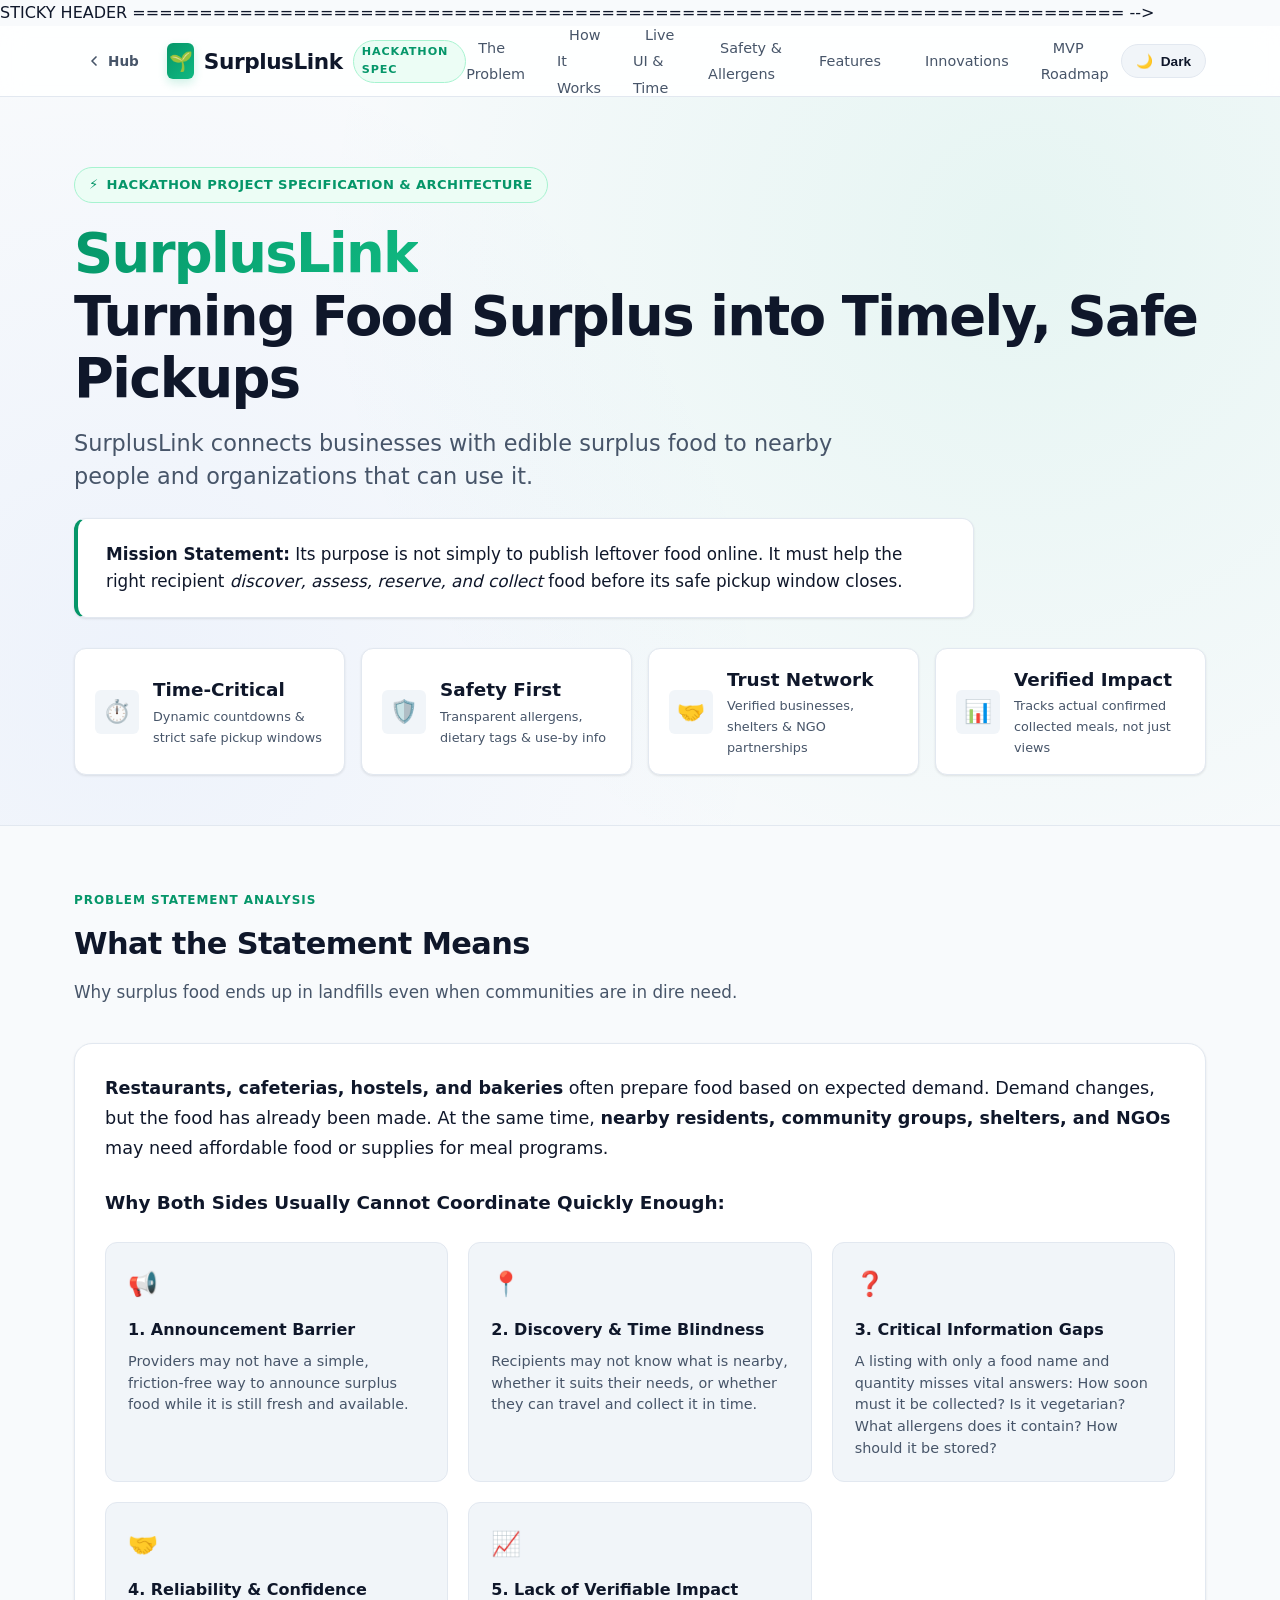
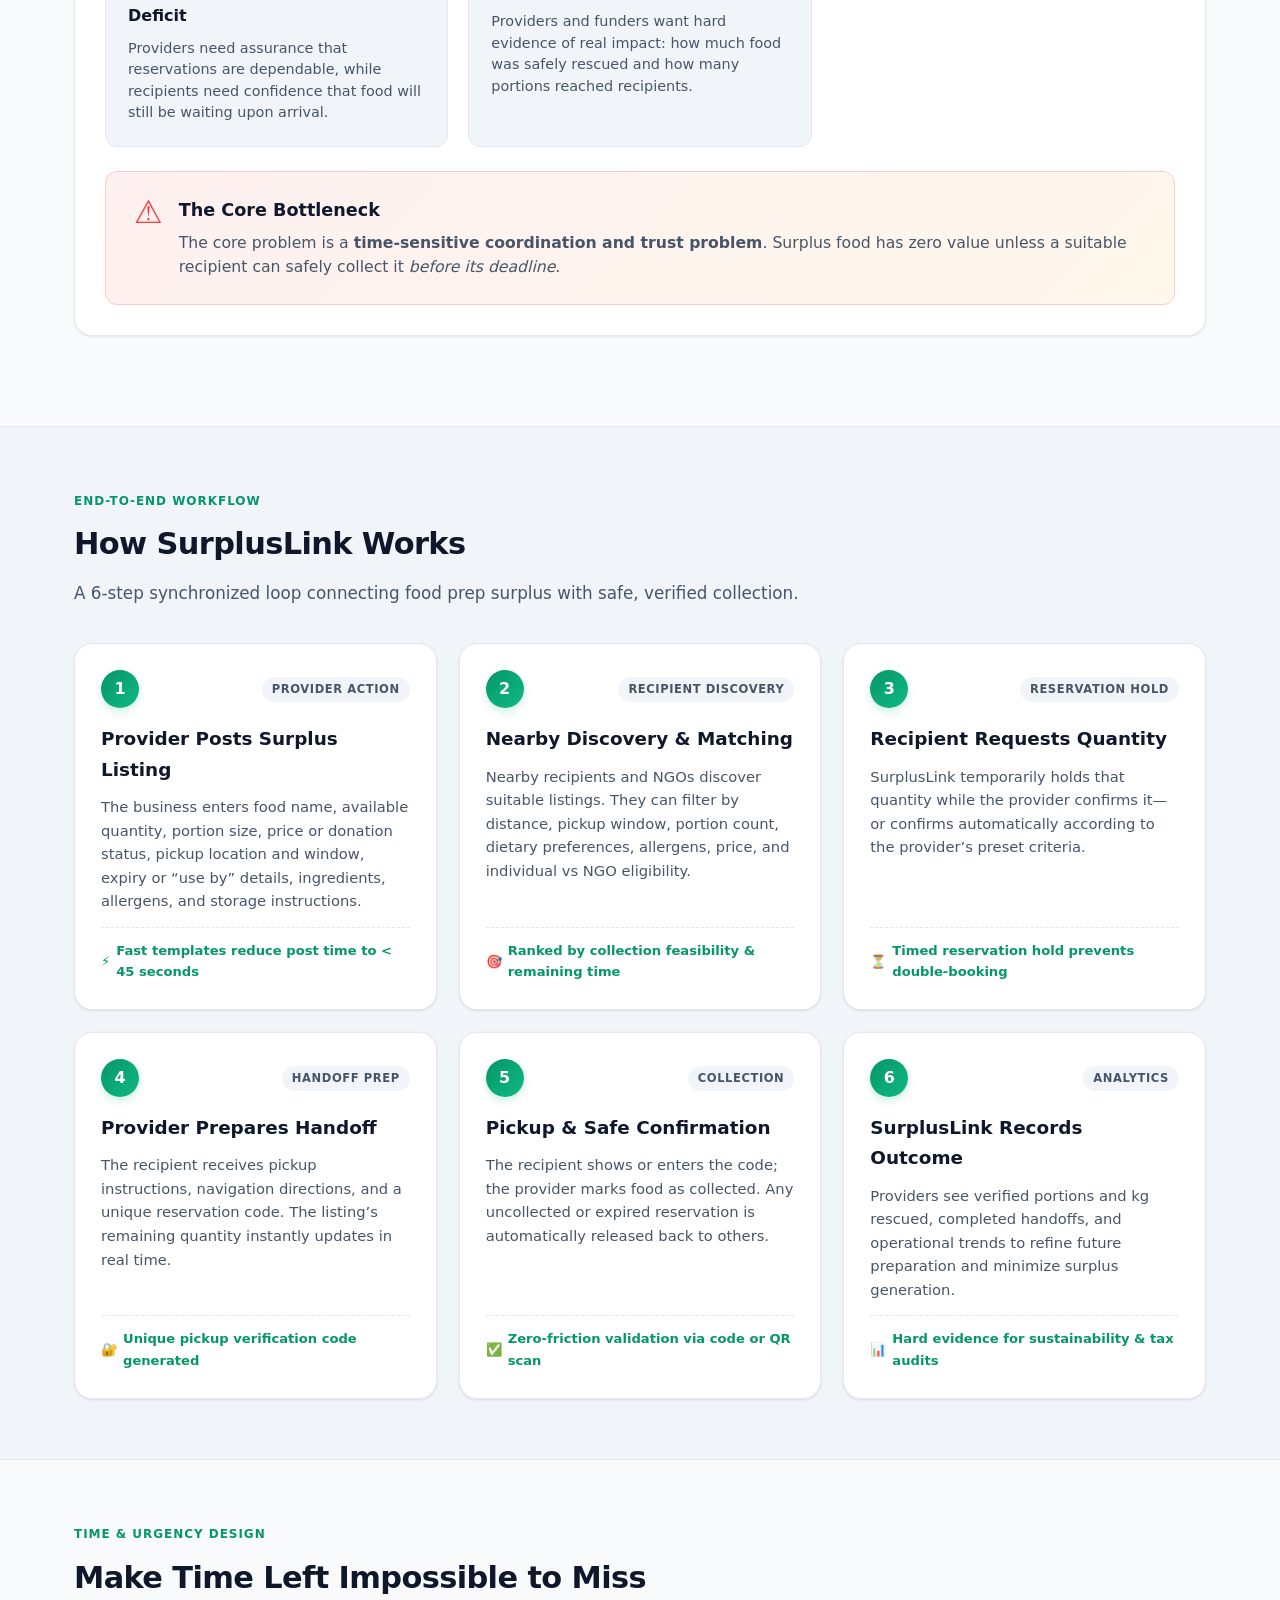
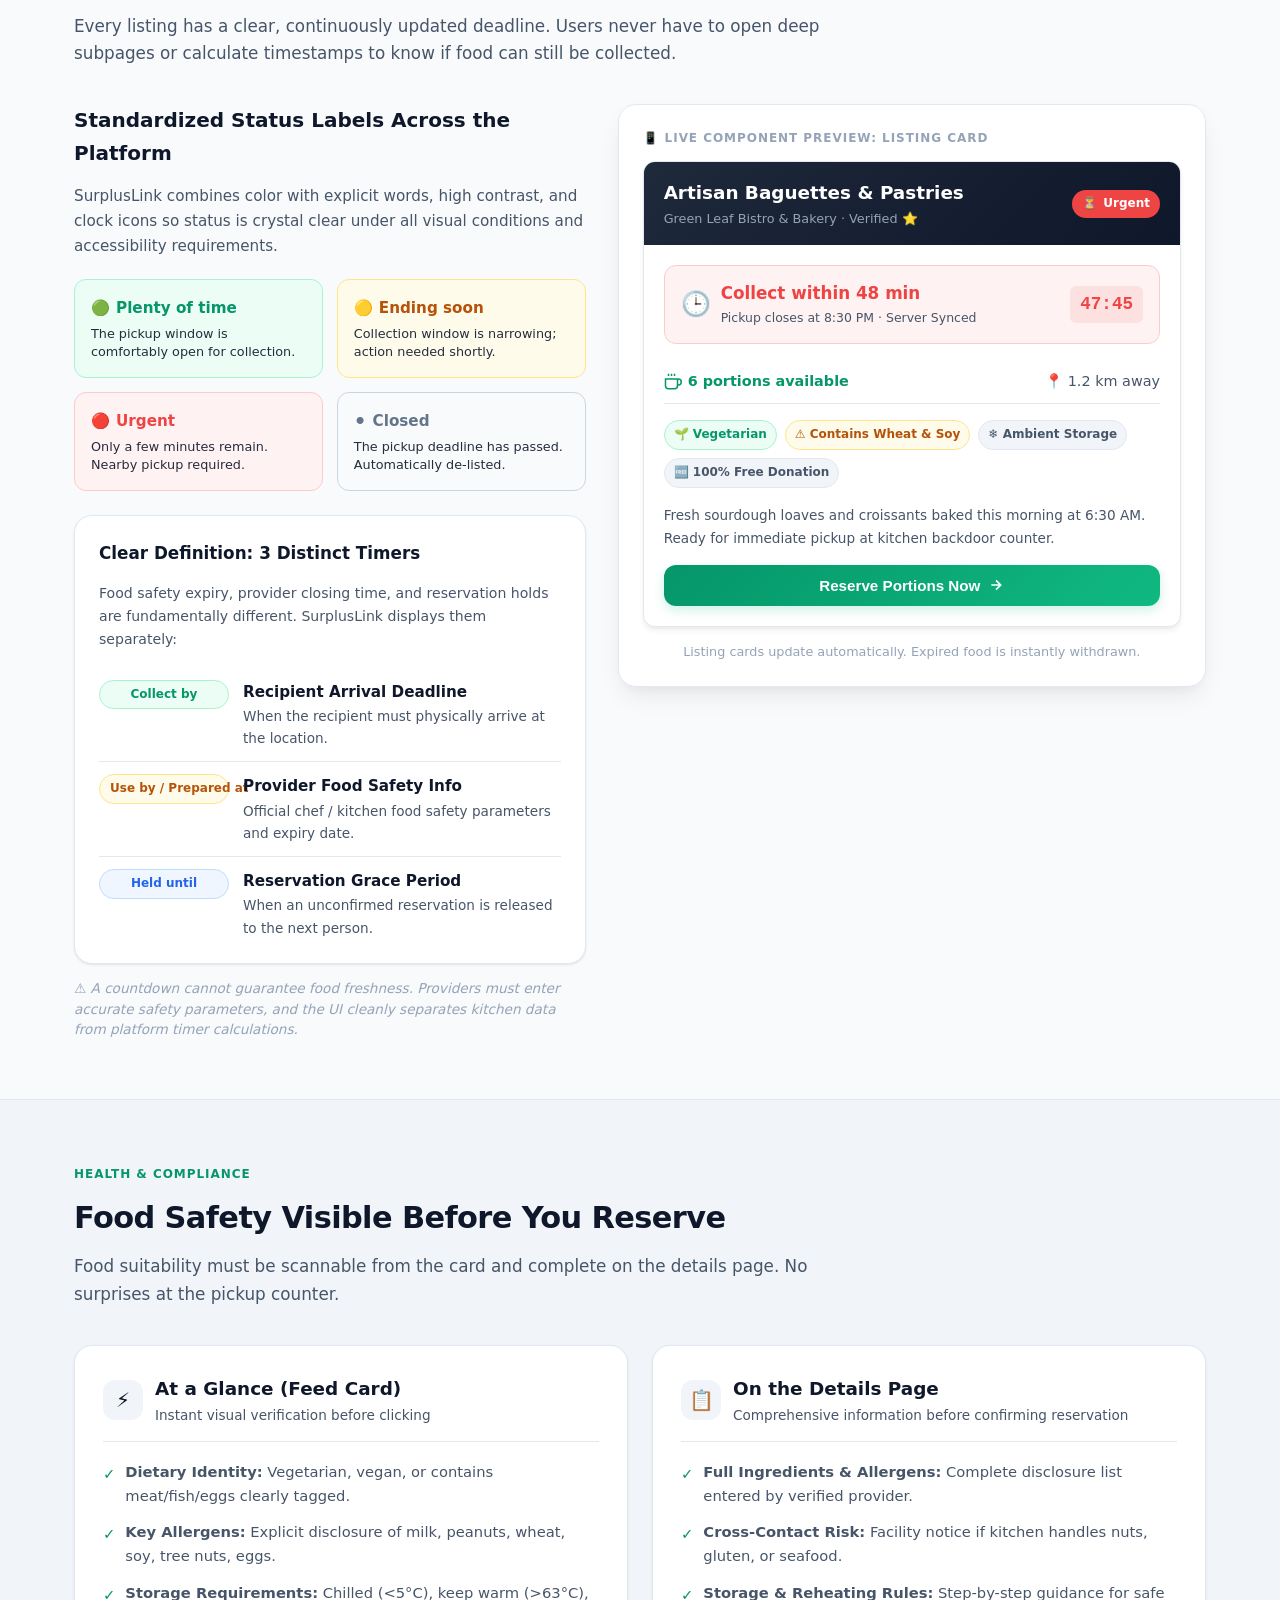
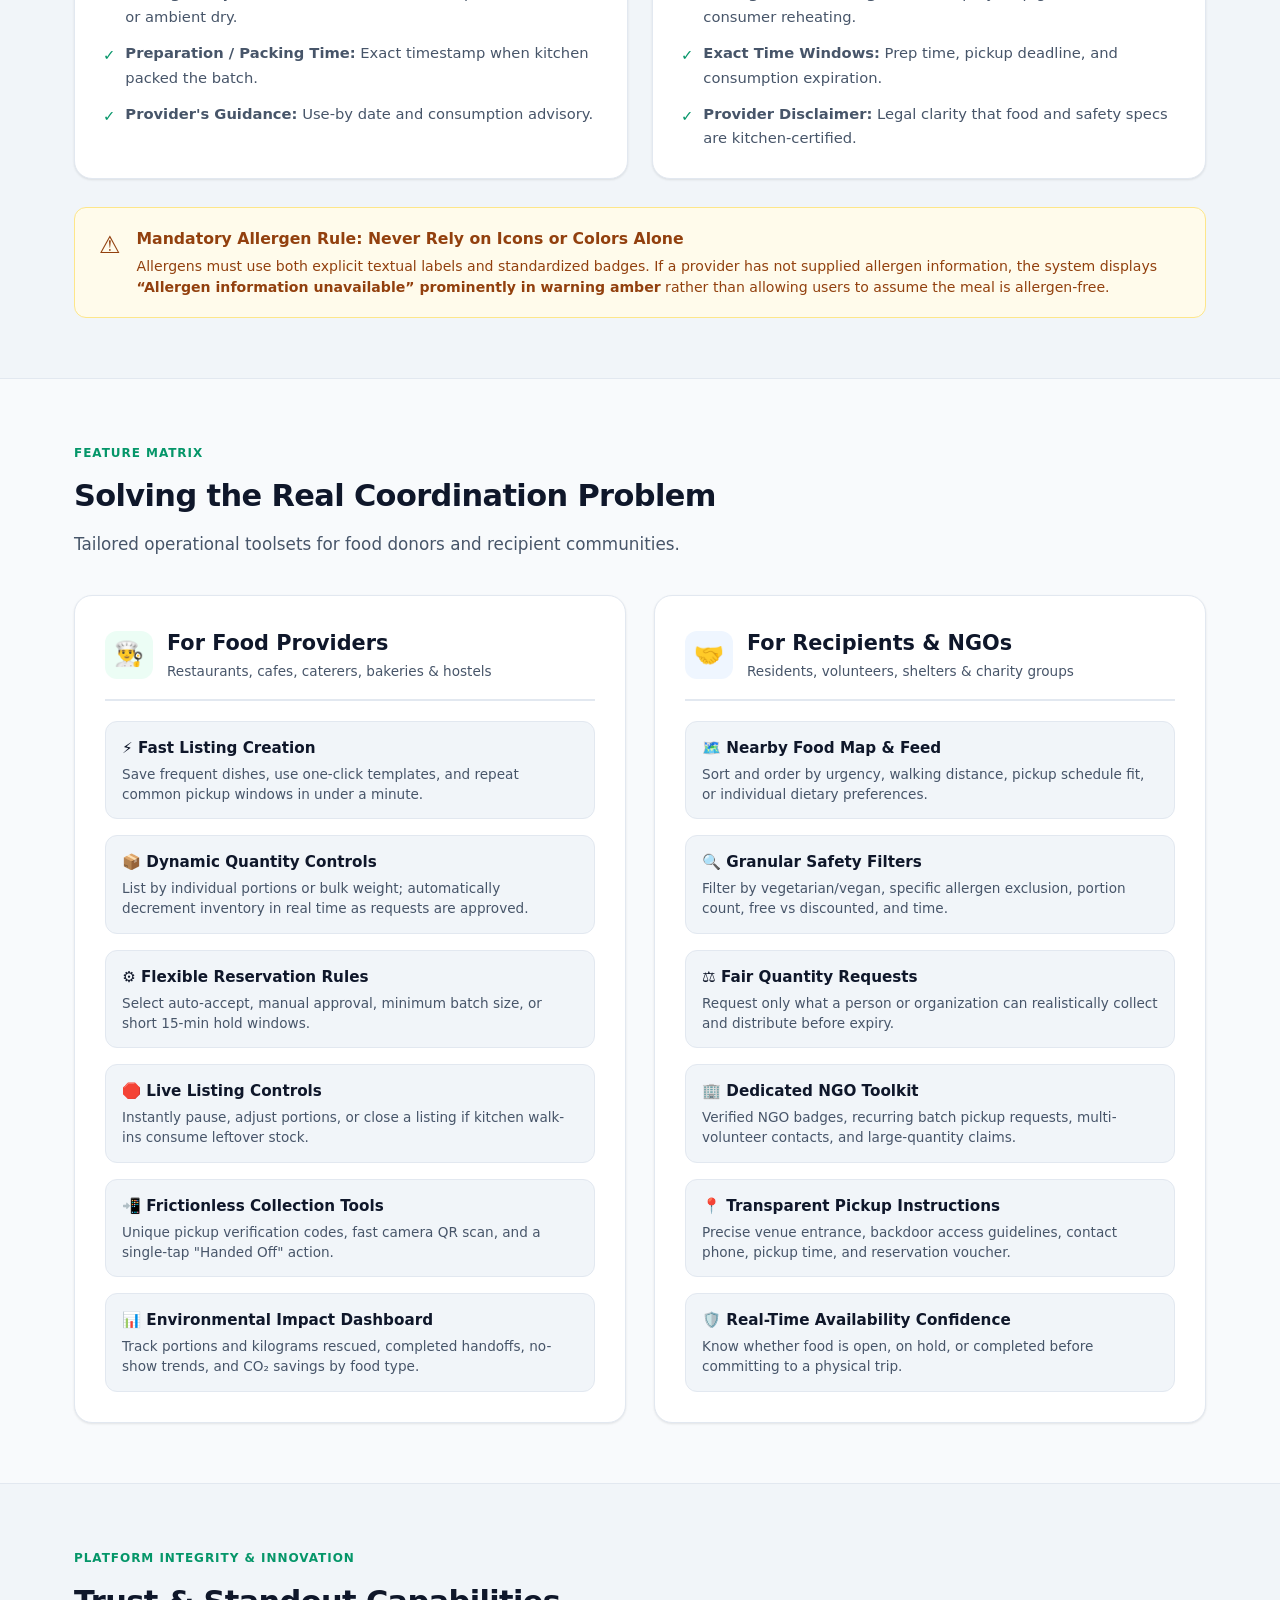
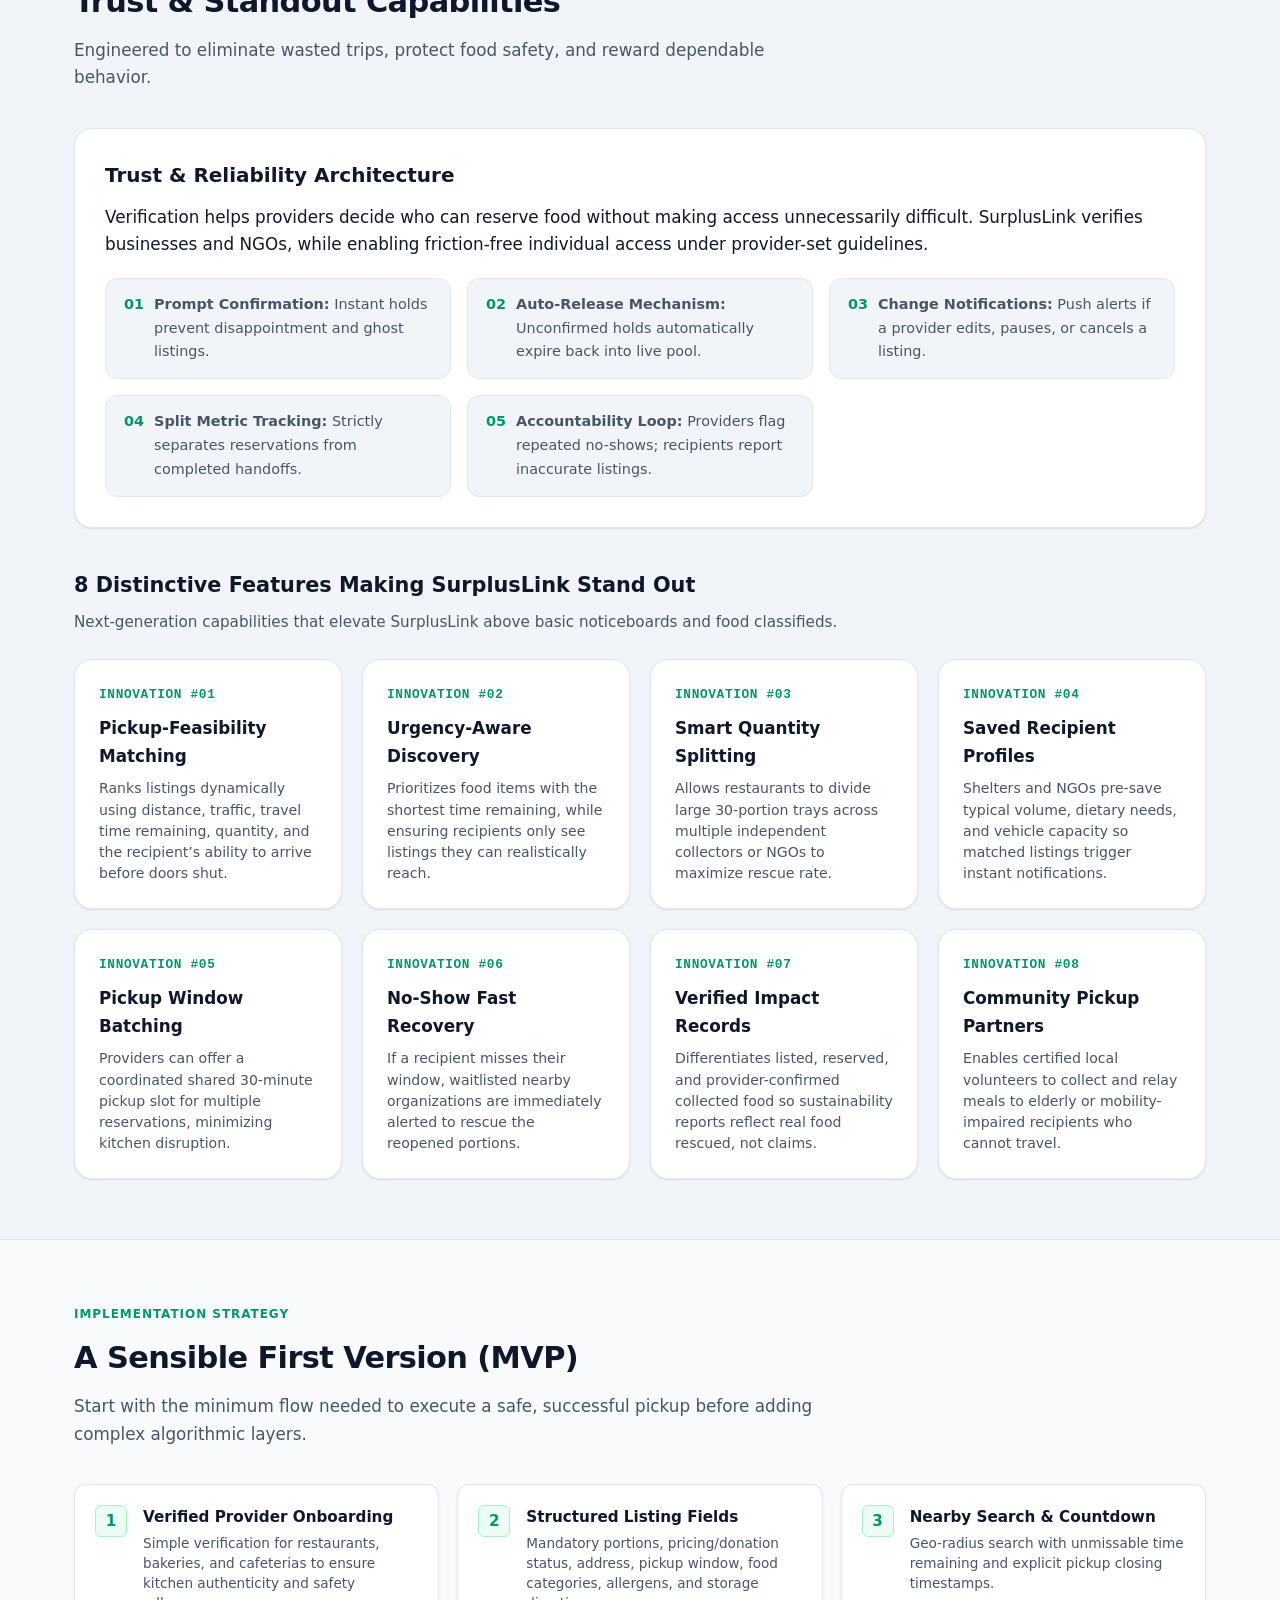
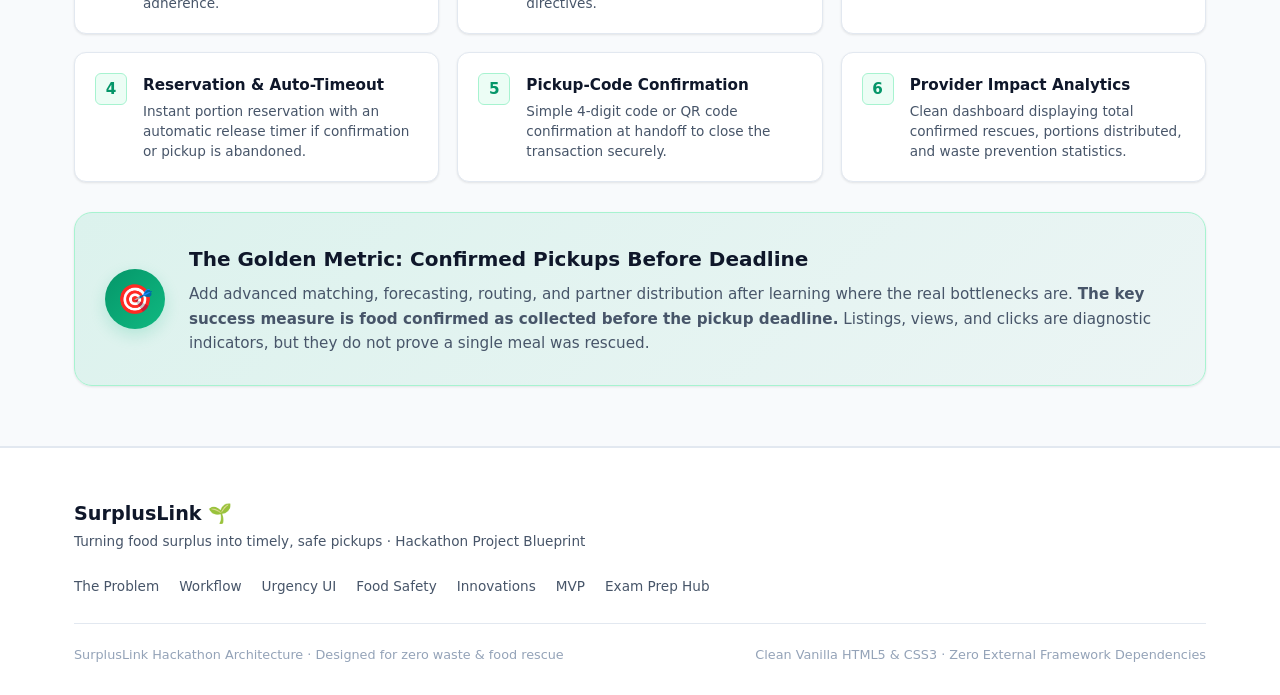
==== commit fbc94b90: "update all file" ====
--- a/Hackathon.html
+++ b/Hackathon.html
@@ -1393,102 +1393,15 @@
         grid-template-columns: 1fr;
       }
     }
+    .p{
+      font-family: 'Gill Sans', 'Gill Sans MT', Calibri, 'Trebuchet MS', sans-serif;
+      font-size: larger;
+      font-weight: 800;
+    }
   </style>
 </head>
 <body>
-      <p>SurplusLink: turning food surplus into timely, safe pickups
-SurplusLink connects businesses with edible surplus food to nearby people and organizations that can use it. Its purpose is not simply to publish leftover food online. It must help the right recipient discover, assess, reserve, and collect food before its safe pickup window closes.
-What the statement means
-Restaurants, cafeterias, hostels, and bakeries often prepare food based on expected demand. Demand changes, but the food has already been made. At the same time, nearby residents, community groups, shelters, and NGOs may need affordable food or supplies for meal programs.
-The two sides usually cannot coordinate quickly enough:
-- Providers may not have a simple way to announce surplus food while it is still available.
-- Recipients may not know what is nearby, whether it suits their needs, or whether they can collect it in time.
-- A listing with only a food name and quantity does not answer critical questions: How soon must it be collected? Is it vegetarian? What allergens does it contain? How should it be stored?
-- Providers need to know whether a reservation is dependable, and recipients need confidence that food will still be available when they arrive.
-- Providers and funders may also want evidence of the impact: how much food was rescued and how many portions were distributed.
-The core problem is therefore a time-sensitive coordination and trust problem. Surplus food has value only if a suitable recipient can safely collect it before its deadline.
-How SurplusLink could work
-1. A provider posts a surplus listing. They enter the food, available quantity, portion size, price or donation status, pickup location and window, expiry or “use by” information, ingredients and allergens, and storage instructions.
-2. Nearby recipients discover suitable listings. They can filter by distance, pickup time, quantity, dietary needs, allergens, price, and whether the listing is available to individuals, NGOs, or both.
-3. A recipient requests a quantity. SurplusLink temporarily holds that quantity while the provider confirms it—or confirms automatically according to the provider’s settings.
-4. The provider prepares the handoff. The recipient receives pickup instructions and a reservation code. The listing’s remaining quantity updates so others do not reserve the same food.
-5. Pickup is confirmed. The recipient shows or enters the code; the provider marks the food as collected. Any uncollected reservation can be released back into availability.
-6. SurplusLink records the outcome. Providers see confirmed portions and quantities rescued, along with useful operational trends.
-Make time left impossible to miss
-Every listing should have a clear, continuously updated deadline. People should not have to open a details page or interpret a timestamp to figure out whether they can still collect it.
-A listing card could show:
-Collect within 48 min
-Pickup closes at 8:30 PM · 1.2 km away
-6 portions available
-
-Use the same labels throughout the app:
-- Plenty of time — the pickup window is comfortably open.
-- Ending soon — collection must happen shortly.
-- Urgent — only a few minutes remain.
-- Closed — the pickup deadline has passed.
-Pair color with words and a clock icon so the status is understandable without relying on color alone. Show the exact pickup closing time as well as the countdown. The countdown should be based on the server’s deadline, not a device clock, and the app should remove or close expired listings automatically.
-The deadline needs careful definition. Food safety expiry, provider pickup closing time, and a recipient’s reservation hold are different things. SurplusLink should display them separately where they differ:
-- Collect by: when the recipient must arrive.
-- Use by / prepared at: the provider’s food safety information.
-- Reservation held until: when an unconfirmed request will be released.
-A countdown cannot guarantee that food remains safe. Providers must enter accurate safety information, and the interface should clearly distinguish provider-supplied guidance from an app-generated timer.
-Make food safety visible before someone reserves
-Food suitability should be easy to scan from the listing card and complete on the details page.
-At a glance:
-- Vegetarian, vegan, or contains meat/fish/eggs
-- Key allergens, such as milk, peanuts, wheat, or soy
-- Storage requirement, such as chilled or keep warm
-- Preparation or packing time, when known
-- Provider’s use-by or safe handling guidance
-On the details page:
-- Ingredient and allergen information
-- Whether cross-contact is possible, if the provider can disclose it
-- Storage and reheating instructions
-- Preparation time and any use-by guidance
-- A clear note that the provider supplied the food and safety information
-Allergens should use both text and recognizable labels; never rely on an icon or color alone. If a provider has not supplied allergen information, show “Allergen information unavailable” prominently rather than implying the food is allergen-free.
-Features that address the real coordination problem
-For providers
-- Fast listing creation: save frequent dishes, use templates, and repeat common pickup windows.
-- Quantity controls: list portions or weight and automatically reduce the available amount as reservations are confirmed.
-- Reservation settings: choose auto-accept, manual approval, minimum pickup quantity, or a short reservation hold.
-- Live listing controls: pause, update, or close a listing when availability changes.
-- Collection tools: pickup codes, QR scanning, and a simple “collected” action.
-- Impact dashboard: show portions or weight rescued, completed pickups, reservation no-shows, and trends by day or food type.
-For recipients and NGOs
-- Nearby food map and feed: order by urgency, distance, pickup fit, or recipient preferences.
-- Useful filters: dietary preference, allergens, quantity, free or low-cost, and pickup time.
-- Quantity requests: request only what a person or organization can realistically collect and use.
-- NGO tools: verified organization profiles, recurring pickup needs, team pickup contacts, and larger-quantity requests.
-- Clear pickup instructions: address, contact method, time window, reservation code, and any entry instructions.
-- Availability confidence: show whether an item is open, reserved, or confirmed before the recipient makes a trip.
-Trust and reliability
-Verification should help providers decide who can reserve food without making access unnecessarily difficult. SurplusLink could verify businesses and NGOs, while allowing appropriate individual access based on provider preferences and local operating rules.
-To reduce wasted trips, the platform should:
-- Confirm reservations promptly.
-- Release food automatically if a hold expires.
-- Notify recipients when a provider changes or cancels a listing.
-- Track completed pickups separately from reservations.
-- Let providers flag repeated no-shows and recipients report inaccurate listings.
-Distinctive features that could make SurplusLink stand out
-- Pickup-feasibility matching: rank listings using distance, time remaining, quantity requested, and the recipient’s ability to reach the location before pickup closes.
-- Urgency-aware discovery: prioritize food with less time left while still letting recipients filter for listings they can realistically collect.
-- Smart quantity splitting: let providers divide a larger surplus across multiple recipients when that improves the chance of rescue.
-- Saved recipient needs: NGOs can save typical quantity, dietary, and pickup requirements so relevant listings are easier to identify.
-- Pickup window batching: providers can offer a shared pickup period for multiple reservations, reducing handoff effort.
-- No-show recovery: if someone misses a reservation, quickly notify waitlisted nearby recipients and reopen the quantity.
-- Verified impact records: distinguish listed, reserved, collected, and provider-confirmed amounts so rescue analytics reflect completed handoffs rather than intentions.
-- Community pickup partners: allow a verified NGO or local partner to coordinate collection and distribution for recipients who cannot travel to the provider.
-A sensible first version
-Start with the minimum flow needed to make a safe, successful pickup:
-1. Verified provider onboarding.
-2. Listings with quantity, price or donation, location, pickup window, food category, allergens, and storage information.
-3. Nearby search with clear time remaining and exact pickup closing time.
-4. Reservation, quantity management, and an automatic reservation timeout.
-5. Pickup-code confirmation.
-6. A provider dashboard based on completed pickups.
-Add advanced matching, forecasting, routing, and partner distribution after learning where the real bottlenecks are. The key success measure should be food confirmed as collected before the pickup deadline. Listings, views, and reservations are useful diagnostics, but they do not prove that food was rescued.
-  <!-- ==========================================================================
+      
        STICKY HEADER
        ========================================================================== -->
   <header class="top-header">
